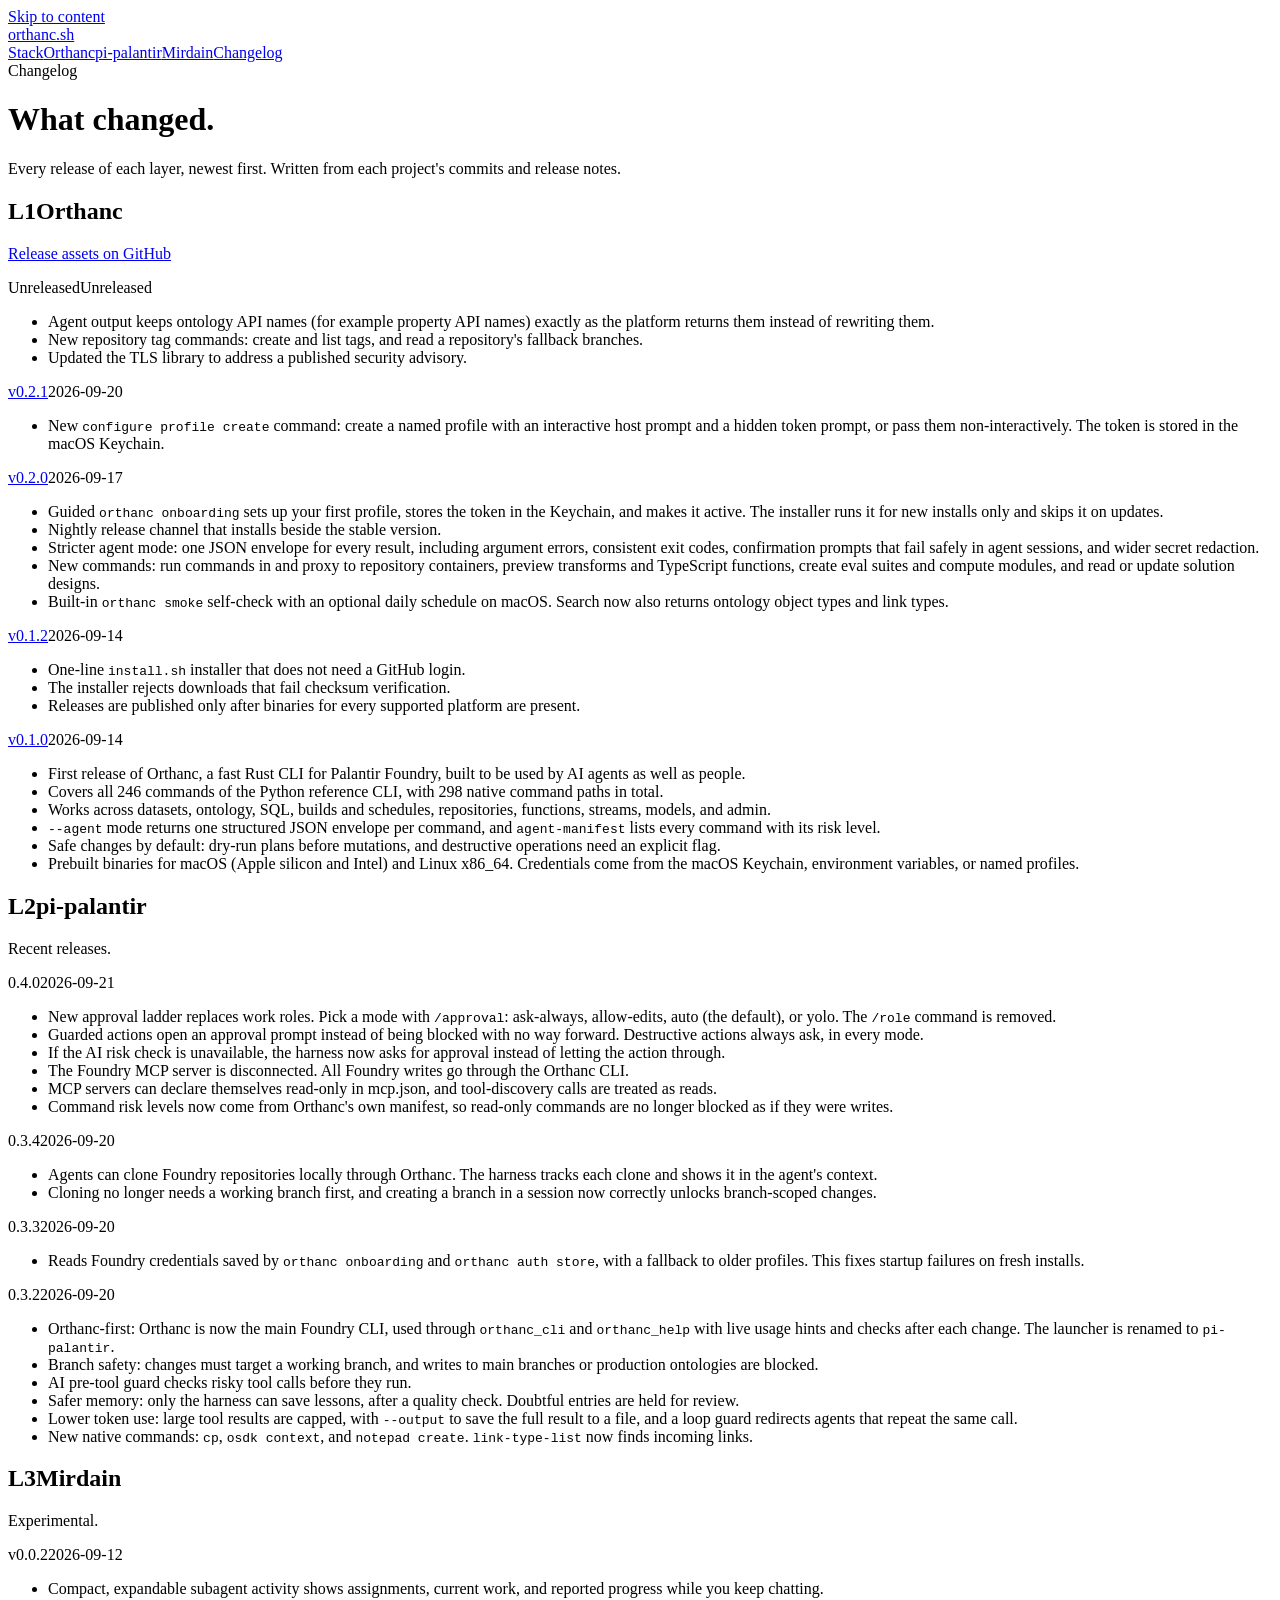
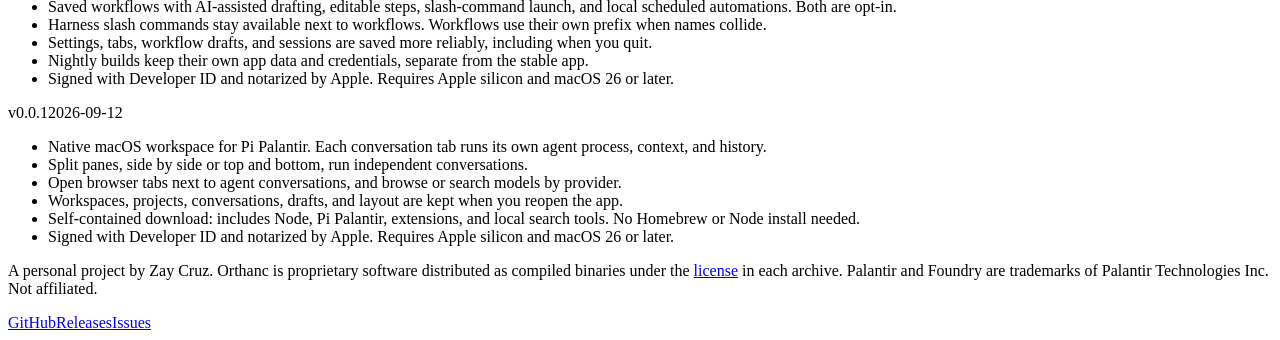
==== docs/changelog/index.html @ a39d5685 "Turn orthanc.sh into the home for the whole stack Adds pages for pi-palantir and Mirdain plus a comb" ====
<!doctype html>
<html lang="en">
<head>
  <meta charset="utf-8">
  <meta name="viewport" content="width=device-width, initial-scale=1">
  <title>Changelog · orthanc.sh</title>
  <meta name="description" content="Changelogs for Orthanc, pi-palantir, and Mirdain.">
  <meta property="og:title" content="Changelog · orthanc.sh">
  <meta property="og:description" content="Changelogs for Orthanc, pi-palantir, and Mirdain.">
  <meta property="og:url" content="https://orthanc.sh/changelog/">
  <meta property="og:image" content="https://orthanc.sh/assets/stack.png">
  <meta name="theme-color" content="#ffffff">
  <link rel="icon" href="/favicon.svg" type="image/svg+xml">
  <link rel="stylesheet" href="/style.css">
</head>
<body>
  <a class="skip" href="#main">Skip to content</a>
  <header class="masthead"><div class="wrap">
    <a class="brand" href="/">orthanc.sh</a>
    <nav class="nav" aria-label="Primary"><a href="/">Stack</a><a href="/orthanc/">Orthanc</a><a href="/pi-palantir/">pi-palantir</a><a href="/mirdain/">Mirdain</a><a href="/changelog/" aria-current="page">Changelog</a></nav>
  </div></header>
  <main id="main" class="wrap">

<div class="hero single">
  <div>
    <div class="label">Changelog</div>
    <h1>What changed.</h1>
    <p class="lede">Every release of each layer, newest first. Written from each project's commits and release notes.</p>
  </div>
</div>
<section id="orthanc">
  <div class="head"><h2><span class="idx">L1</span>Orthanc</h2><p><a href="https://github.com/zaycruz/orthanc/releases" rel="noopener">Release assets on GitHub</a></p></div>
  <div class="log"><article><header><span class="ver">Unreleased</span><span class="chip signal">Unreleased</span></header><ul><li>Agent output keeps ontology API names (for example property API names) exactly as the platform returns them instead of rewriting them.</li><li>New repository tag commands: create and list tags, and read a repository&#x27;s fallback branches.</li><li>Updated the TLS library to address a published security advisory.</li></ul></article><article><header><a href="https://github.com/zaycruz/orthanc/releases/tag/v0.2.1">v0.2.1</a><time datetime="2026-09-20">2026-09-20</time></header><ul><li>New <code>configure profile create</code> command: create a named profile with an interactive host prompt and a hidden token prompt, or pass them non-interactively. The token is stored in the macOS Keychain.</li></ul></article><article><header><a href="https://github.com/zaycruz/orthanc/releases/tag/v0.2.0">v0.2.0</a><time datetime="2026-09-17">2026-09-17</time></header><ul><li>Guided <code>orthanc onboarding</code> sets up your first profile, stores the token in the Keychain, and makes it active. The installer runs it for new installs only and skips it on updates.</li><li>Nightly release channel that installs beside the stable version.</li><li>Stricter agent mode: one JSON envelope for every result, including argument errors, consistent exit codes, confirmation prompts that fail safely in agent sessions, and wider secret redaction.</li><li>New commands: run commands in and proxy to repository containers, preview transforms and TypeScript functions, create eval suites and compute modules, and read or update solution designs.</li><li>Built-in <code>orthanc smoke</code> self-check with an optional daily schedule on macOS. Search now also returns ontology object types and link types.</li></ul></article><article><header><a href="https://github.com/zaycruz/orthanc/releases/tag/v0.1.2">v0.1.2</a><time datetime="2026-09-14">2026-09-14</time></header><ul><li>One-line <code>install.sh</code> installer that does not need a GitHub login.</li><li>The installer rejects downloads that fail checksum verification.</li><li>Releases are published only after binaries for every supported platform are present.</li></ul></article><article><header><a href="https://github.com/zaycruz/orthanc/releases/tag/v0.1.0">v0.1.0</a><time datetime="2026-09-14">2026-09-14</time></header><ul><li>First release of Orthanc, a fast Rust CLI for Palantir Foundry, built to be used by AI agents as well as people.</li><li>Covers all 246 commands of the Python reference CLI, with 298 native command paths in total.</li><li>Works across datasets, ontology, SQL, builds and schedules, repositories, functions, streams, models, and admin.</li><li><code>--agent</code> mode returns one structured JSON envelope per command, and <code>agent-manifest</code> lists every command with its risk level.</li><li>Safe changes by default: dry-run plans before mutations, and destructive operations need an explicit flag.</li><li>Prebuilt binaries for macOS (Apple silicon and Intel) and Linux x86_64. Credentials come from the macOS Keychain, environment variables, or named profiles.</li></ul></article></div>
</section>
<section id="pi-palantir">
  <div class="head"><h2><span class="idx">L2</span>pi-palantir</h2><p>Recent releases.</p></div>
  <div class="log"><article><header><span class="ver">0.4.0</span><time datetime="2026-09-21">2026-09-21</time></header><ul><li>New approval ladder replaces work roles. Pick a mode with <code>/approval</code>: ask-always, allow-edits, auto (the default), or yolo. The <code>/role</code> command is removed.</li><li>Guarded actions open an approval prompt instead of being blocked with no way forward. Destructive actions always ask, in every mode.</li><li>If the AI risk check is unavailable, the harness now asks for approval instead of letting the action through.</li><li>The Foundry MCP server is disconnected. All Foundry writes go through the Orthanc CLI.</li><li>MCP servers can declare themselves read-only in mcp.json, and tool-discovery calls are treated as reads.</li><li>Command risk levels now come from Orthanc&#x27;s own manifest, so read-only commands are no longer blocked as if they were writes.</li></ul></article><article><header><span class="ver">0.3.4</span><time datetime="2026-09-20">2026-09-20</time></header><ul><li>Agents can clone Foundry repositories locally through Orthanc. The harness tracks each clone and shows it in the agent&#x27;s context.</li><li>Cloning no longer needs a working branch first, and creating a branch in a session now correctly unlocks branch-scoped changes.</li></ul></article><article><header><span class="ver">0.3.3</span><time datetime="2026-09-20">2026-09-20</time></header><ul><li>Reads Foundry credentials saved by <code>orthanc onboarding</code> and <code>orthanc auth store</code>, with a fallback to older profiles. This fixes startup failures on fresh installs.</li></ul></article><article><header><span class="ver">0.3.2</span><time datetime="2026-09-20">2026-09-20</time></header><ul><li>Orthanc-first: Orthanc is now the main Foundry CLI, used through <code>orthanc_cli</code> and <code>orthanc_help</code> with live usage hints and checks after each change. The launcher is renamed to <code>pi-palantir</code>.</li><li>Branch safety: changes must target a working branch, and writes to main branches or production ontologies are blocked.</li><li>AI pre-tool guard checks risky tool calls before they run.</li><li>Safer memory: only the harness can save lessons, after a quality check. Doubtful entries are held for review.</li><li>Lower token use: large tool results are capped, with <code>--output</code> to save the full result to a file, and a loop guard redirects agents that repeat the same call.</li><li>New native commands: <code>cp</code>, <code>osdk context</code>, and <code>notepad create</code>. <code>link-type-list</code> now finds incoming links.</li></ul></article></div>
</section>
<section id="mirdain">
  <div class="head"><h2><span class="idx">L3</span>Mirdain</h2><p>Experimental.</p></div>
  <div class="log"><article><header><span class="ver">v0.0.2</span><time datetime="2026-09-12">2026-09-12</time></header><ul><li>Compact, expandable subagent activity shows assignments, current work, and reported progress while you keep chatting.</li><li>Saved workflows with AI-assisted drafting, editable steps, slash-command launch, and local scheduled automations. Both are opt-in.</li><li>Harness slash commands stay available next to workflows. Workflows use their own prefix when names collide.</li><li>Settings, tabs, workflow drafts, and sessions are saved more reliably, including when you quit.</li><li>Nightly builds keep their own app data and credentials, separate from the stable app.</li><li>Signed with Developer ID and notarized by Apple. Requires Apple silicon and macOS 26 or later.</li></ul></article><article><header><span class="ver">v0.0.1</span><time datetime="2026-09-12">2026-09-12</time></header><ul><li>Native macOS workspace for Pi Palantir. Each conversation tab runs its own agent process, context, and history.</li><li>Split panes, side by side or top and bottom, run independent conversations.</li><li>Open browser tabs next to agent conversations, and browse or search models by provider.</li><li>Workspaces, projects, conversations, drafts, and layout are kept when you reopen the app.</li><li>Self-contained download: includes Node, Pi Palantir, extensions, and local search tools. No Homebrew or Node install needed.</li><li>Signed with Developer ID and notarized by Apple. Requires Apple silicon and macOS 26 or later.</li></ul></article></div>
</section>

  </main>
  <footer><div class="wrap">
    <p>A personal project by Zay Cruz. Orthanc is proprietary software distributed as compiled binaries under the <a href="https://github.com/zaycruz/orthanc/blob/main/LICENSE" rel="noopener">license</a> in each archive. Palantir and Foundry are trademarks of Palantir Technologies Inc. Not affiliated.</p>
    <nav aria-label="Footer"><a href="https://github.com/zaycruz/orthanc" rel="noopener">GitHub</a><a href="https://github.com/zaycruz/orthanc/releases" rel="noopener">Releases</a><a href="https://github.com/zaycruz/orthanc/issues" rel="noopener">Issues</a></nav>
  </div></footer>
  <script src="/site.js" defer></script>
</body>
</html>
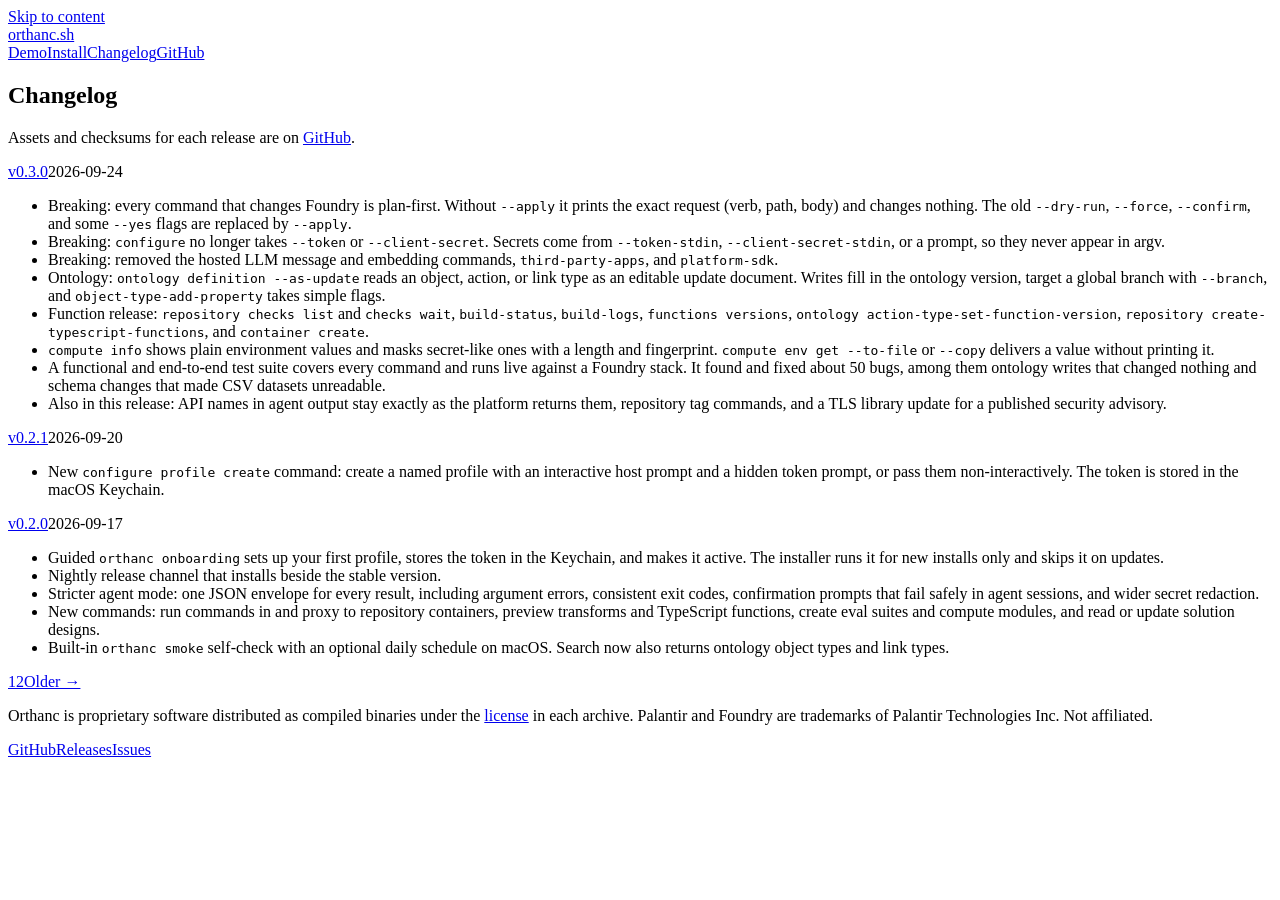
==== commit 96c04ac1: "orthanc.sh: changelog on its own paginated page; square demo stage The changelog moves from the land" ====
--- a/docs/changelog/index.html
+++ b/docs/changelog/index.html
@@ -3,12 +3,11 @@
 <head>
   <meta charset="utf-8">
   <meta name="viewport" content="width=device-width, initial-scale=1">
-  <title>Changelog · orthanc.sh</title>
-  <meta name="description" content="Changelogs for Orthanc, pi-palantir, and Mirdain.">
-  <meta property="og:title" content="Changelog · orthanc.sh">
-  <meta property="og:description" content="Changelogs for Orthanc, pi-palantir, and Mirdain.">
+  <title>Changelog · Orthanc</title>
+  <meta name="description" content="Release notes for Orthanc, the agent-native CLI for Palantir Foundry.">
+  <meta property="og:title" content="Changelog · Orthanc">
+  <meta property="og:description" content="Release notes for Orthanc, the agent-native CLI for Palantir Foundry.">
   <meta property="og:url" content="https://orthanc.sh/changelog/">
-  <meta property="og:image" content="https://orthanc.sh/assets/stack.png">
   <meta name="theme-color" content="#ffffff">
   <link rel="icon" href="/favicon.svg" type="image/svg+xml">
   <link rel="stylesheet" href="/style.css">
@@ -17,33 +16,19 @@
   <a class="skip" href="#main">Skip to content</a>
   <header class="masthead"><div class="wrap">
     <a class="brand" href="/">orthanc.sh</a>
-    <nav class="nav" aria-label="Primary"><a href="/">Stack</a><a href="/orthanc/">Orthanc</a><a href="/pi-palantir/">pi-palantir</a><a href="/mirdain/">Mirdain</a><a href="/changelog/" aria-current="page">Changelog</a></nav>
+    <nav class="nav" aria-label="Primary"><a href="/#demo">Demo</a><a href="/#install">Install</a><a href="/changelog/" aria-current="page">Changelog</a><a href="https://github.com/zaycruz/orthanc">GitHub</a></nav>
   </div></header>
   <main id="main" class="wrap">
 
-<div class="hero single">
-  <div>
-    <div class="label">Changelog</div>
-    <h1>What changed.</h1>
-    <p class="lede">Every release of each layer, newest first. Written from each project's commits and release notes.</p>
-  </div>
-</div>
-<section id="orthanc">
-  <div class="head"><h2><span class="idx">L1</span>Orthanc</h2><p><a href="https://github.com/zaycruz/orthanc/releases" rel="noopener">Release assets on GitHub</a></p></div>
-  <div class="log"><article><header><span class="ver">Unreleased</span><span class="chip signal">Unreleased</span></header><ul><li>Agent output keeps ontology API names (for example property API names) exactly as the platform returns them instead of rewriting them.</li><li>New repository tag commands: create and list tags, and read a repository&#x27;s fallback branches.</li><li>Updated the TLS library to address a published security advisory.</li></ul></article><article><header><a href="https://github.com/zaycruz/orthanc/releases/tag/v0.2.1">v0.2.1</a><time datetime="2026-09-20">2026-09-20</time></header><ul><li>New <code>configure profile create</code> command: create a named profile with an interactive host prompt and a hidden token prompt, or pass them non-interactively. The token is stored in the macOS Keychain.</li></ul></article><article><header><a href="https://github.com/zaycruz/orthanc/releases/tag/v0.2.0">v0.2.0</a><time datetime="2026-09-17">2026-09-17</time></header><ul><li>Guided <code>orthanc onboarding</code> sets up your first profile, stores the token in the Keychain, and makes it active. The installer runs it for new installs only and skips it on updates.</li><li>Nightly release channel that installs beside the stable version.</li><li>Stricter agent mode: one JSON envelope for every result, including argument errors, consistent exit codes, confirmation prompts that fail safely in agent sessions, and wider secret redaction.</li><li>New commands: run commands in and proxy to repository containers, preview transforms and TypeScript functions, create eval suites and compute modules, and read or update solution designs.</li><li>Built-in <code>orthanc smoke</code> self-check with an optional daily schedule on macOS. Search now also returns ontology object types and link types.</li></ul></article><article><header><a href="https://github.com/zaycruz/orthanc/releases/tag/v0.1.2">v0.1.2</a><time datetime="2026-09-14">2026-09-14</time></header><ul><li>One-line <code>install.sh</code> installer that does not need a GitHub login.</li><li>The installer rejects downloads that fail checksum verification.</li><li>Releases are published only after binaries for every supported platform are present.</li></ul></article><article><header><a href="https://github.com/zaycruz/orthanc/releases/tag/v0.1.0">v0.1.0</a><time datetime="2026-09-14">2026-09-14</time></header><ul><li>First release of Orthanc, a fast Rust CLI for Palantir Foundry, built to be used by AI agents as well as people.</li><li>Covers all 246 commands of the Python reference CLI, with 298 native command paths in total.</li><li>Works across datasets, ontology, SQL, builds and schedules, repositories, functions, streams, models, and admin.</li><li><code>--agent</code> mode returns one structured JSON envelope per command, and <code>agent-manifest</code> lists every command with its risk level.</li><li>Safe changes by default: dry-run plans before mutations, and destructive operations need an explicit flag.</li><li>Prebuilt binaries for macOS (Apple silicon and Intel) and Linux x86_64. Credentials come from the macOS Keychain, environment variables, or named profiles.</li></ul></article></div>
-</section>
-<section id="pi-palantir">
-  <div class="head"><h2><span class="idx">L2</span>pi-palantir</h2><p>Recent releases.</p></div>
-  <div class="log"><article><header><span class="ver">0.4.0</span><time datetime="2026-09-21">2026-09-21</time></header><ul><li>New approval ladder replaces work roles. Pick a mode with <code>/approval</code>: ask-always, allow-edits, auto (the default), or yolo. The <code>/role</code> command is removed.</li><li>Guarded actions open an approval prompt instead of being blocked with no way forward. Destructive actions always ask, in every mode.</li><li>If the AI risk check is unavailable, the harness now asks for approval instead of letting the action through.</li><li>The Foundry MCP server is disconnected. All Foundry writes go through the Orthanc CLI.</li><li>MCP servers can declare themselves read-only in mcp.json, and tool-discovery calls are treated as reads.</li><li>Command risk levels now come from Orthanc&#x27;s own manifest, so read-only commands are no longer blocked as if they were writes.</li></ul></article><article><header><span class="ver">0.3.4</span><time datetime="2026-09-20">2026-09-20</time></header><ul><li>Agents can clone Foundry repositories locally through Orthanc. The harness tracks each clone and shows it in the agent&#x27;s context.</li><li>Cloning no longer needs a working branch first, and creating a branch in a session now correctly unlocks branch-scoped changes.</li></ul></article><article><header><span class="ver">0.3.3</span><time datetime="2026-09-20">2026-09-20</time></header><ul><li>Reads Foundry credentials saved by <code>orthanc onboarding</code> and <code>orthanc auth store</code>, with a fallback to older profiles. This fixes startup failures on fresh installs.</li></ul></article><article><header><span class="ver">0.3.2</span><time datetime="2026-09-20">2026-09-20</time></header><ul><li>Orthanc-first: Orthanc is now the main Foundry CLI, used through <code>orthanc_cli</code> and <code>orthanc_help</code> with live usage hints and checks after each change. The launcher is renamed to <code>pi-palantir</code>.</li><li>Branch safety: changes must target a working branch, and writes to main branches or production ontologies are blocked.</li><li>AI pre-tool guard checks risky tool calls before they run.</li><li>Safer memory: only the harness can save lessons, after a quality check. Doubtful entries are held for review.</li><li>Lower token use: large tool results are capped, with <code>--output</code> to save the full result to a file, and a loop guard redirects agents that repeat the same call.</li><li>New native commands: <code>cp</code>, <code>osdk context</code>, and <code>notepad create</code>. <code>link-type-list</code> now finds incoming links.</li></ul></article></div>
-</section>
-<section id="mirdain">
-  <div class="head"><h2><span class="idx">L3</span>Mirdain</h2><p>Experimental.</p></div>
-  <div class="log"><article><header><span class="ver">v0.0.2</span><time datetime="2026-09-12">2026-09-12</time></header><ul><li>Compact, expandable subagent activity shows assignments, current work, and reported progress while you keep chatting.</li><li>Saved workflows with AI-assisted drafting, editable steps, slash-command launch, and local scheduled automations. Both are opt-in.</li><li>Harness slash commands stay available next to workflows. Workflows use their own prefix when names collide.</li><li>Settings, tabs, workflow drafts, and sessions are saved more reliably, including when you quit.</li><li>Nightly builds keep their own app data and credentials, separate from the stable app.</li><li>Signed with Developer ID and notarized by Apple. Requires Apple silicon and macOS 26 or later.</li></ul></article><article><header><span class="ver">v0.0.1</span><time datetime="2026-09-12">2026-09-12</time></header><ul><li>Native macOS workspace for Pi Palantir. Each conversation tab runs its own agent process, context, and history.</li><li>Split panes, side by side or top and bottom, run independent conversations.</li><li>Open browser tabs next to agent conversations, and browse or search models by provider.</li><li>Workspaces, projects, conversations, drafts, and layout are kept when you reopen the app.</li><li>Self-contained download: includes Node, Pi Palantir, extensions, and local search tools. No Homebrew or Node install needed.</li><li>Signed with Developer ID and notarized by Apple. Requires Apple silicon and macOS 26 or later.</li></ul></article></div>
+<section id="changelog" class="changelog-page">
+  <div class="head"><h1>Changelog</h1><p>Assets and checksums for each release are on <a href="https://github.com/zaycruz/orthanc/releases" rel="noopener">GitHub</a>.</p></div>
+  <div class="log"><article><header><a href="https://github.com/zaycruz/orthanc/releases/tag/v0.3.0">v0.3.0</a><time datetime="2026-09-24">2026-09-24</time></header><ul><li>Breaking: every command that changes Foundry is plan-first. Without <code>--apply</code> it prints the exact request (verb, path, body) and changes nothing. The old <code>--dry-run</code>, <code>--force</code>, <code>--confirm</code>, and some <code>--yes</code> flags are replaced by <code>--apply</code>.</li><li>Breaking: <code>configure</code> no longer takes <code>--token</code> or <code>--client-secret</code>. Secrets come from <code>--token-stdin</code>, <code>--client-secret-stdin</code>, or a prompt, so they never appear in argv.</li><li>Breaking: removed the hosted LLM message and embedding commands, <code>third-party-apps</code>, and <code>platform-sdk</code>.</li><li>Ontology: <code>ontology definition --as-update</code> reads an object, action, or link type as an editable update document. Writes fill in the ontology version, target a global branch with <code>--branch</code>, and <code>object-type-add-property</code> takes simple flags.</li><li>Function release: <code>repository checks list</code> and <code>checks wait</code>, <code>build-status</code>, <code>build-logs</code>, <code>functions versions</code>, <code>ontology action-type-set-function-version</code>, <code>repository create-typescript-functions</code>, and <code>container create</code>.</li><li><code>compute info</code> shows plain environment values and masks secret-like ones with a length and fingerprint. <code>compute env get --to-file</code> or <code>--copy</code> delivers a value without printing it.</li><li>A functional and end-to-end test suite covers every command and runs live against a Foundry stack. It found and fixed about 50 bugs, among them ontology writes that changed nothing and schema changes that made CSV datasets unreadable.</li><li>Also in this release: API names in agent output stay exactly as the platform returns them, repository tag commands, and a TLS library update for a published security advisory.</li></ul></article><article><header><a href="https://github.com/zaycruz/orthanc/releases/tag/v0.2.1">v0.2.1</a><time datetime="2026-09-20">2026-09-20</time></header><ul><li>New <code>configure profile create</code> command: create a named profile with an interactive host prompt and a hidden token prompt, or pass them non-interactively. The token is stored in the macOS Keychain.</li></ul></article><article><header><a href="https://github.com/zaycruz/orthanc/releases/tag/v0.2.0">v0.2.0</a><time datetime="2026-09-17">2026-09-17</time></header><ul><li>Guided <code>orthanc onboarding</code> sets up your first profile, stores the token in the Keychain, and makes it active. The installer runs it for new installs only and skips it on updates.</li><li>Nightly release channel that installs beside the stable version.</li><li>Stricter agent mode: one JSON envelope for every result, including argument errors, consistent exit codes, confirmation prompts that fail safely in agent sessions, and wider secret redaction.</li><li>New commands: run commands in and proxy to repository containers, preview transforms and TypeScript functions, create eval suites and compute modules, and read or update solution designs.</li><li>Built-in <code>orthanc smoke</code> self-check with an optional daily schedule on macOS. Search now also returns ontology object types and link types.</li></ul></article></div>
+  <nav class="pager" aria-label="Changelog pages"><span class="step" aria-hidden="true"></span><span class="pages"><a href="/changelog/" aria-current="page">1</a><a href="/changelog/page/2/">2</a></span><a class="step" href="/changelog/page/2/" rel="next">Older →</a></nav>
 </section>
 
   </main>
   <footer><div class="wrap">
-    <p>A personal project by Zay Cruz. Orthanc is proprietary software distributed as compiled binaries under the <a href="https://github.com/zaycruz/orthanc/blob/main/LICENSE" rel="noopener">license</a> in each archive. Palantir and Foundry are trademarks of Palantir Technologies Inc. Not affiliated.</p>
+    <p>Orthanc is proprietary software distributed as compiled binaries under the <a href="https://github.com/zaycruz/orthanc/blob/main/LICENSE" rel="noopener">license</a> in each archive. Palantir and Foundry are trademarks of Palantir Technologies Inc. Not affiliated.</p>
     <nav aria-label="Footer"><a href="https://github.com/zaycruz/orthanc" rel="noopener">GitHub</a><a href="https://github.com/zaycruz/orthanc/releases" rel="noopener">Releases</a><a href="https://github.com/zaycruz/orthanc/issues" rel="noopener">Issues</a></nav>
   </div></footer>
   <script src="/site.js" defer></script>
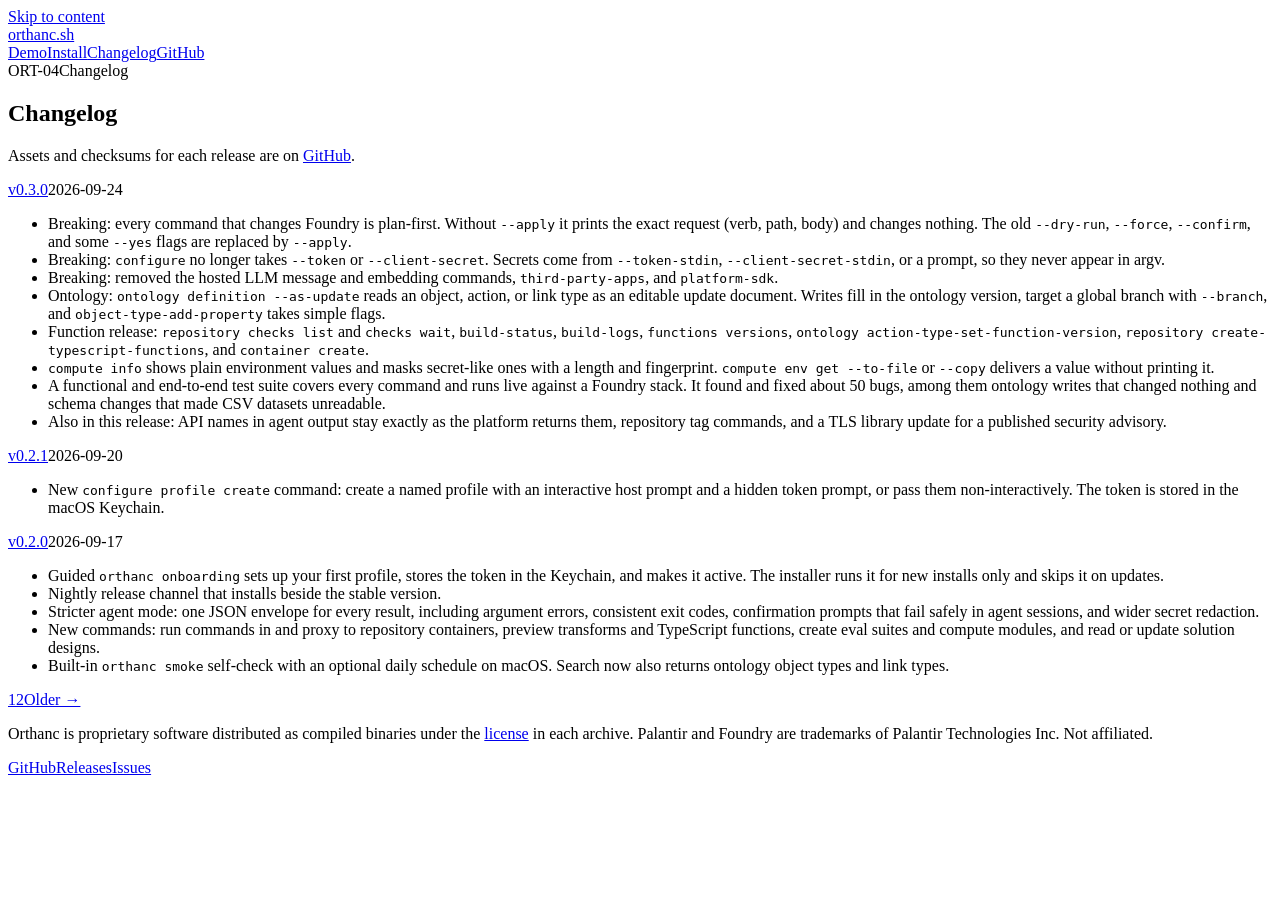
==== commit c7639bc1: "orthanc.sh: one page column, spec sheet in the hero, ORT section labels Every section now shares one" ====
--- a/docs/changelog/index.html
+++ b/docs/changelog/index.html
@@ -21,6 +21,7 @@
   <main id="main" class="wrap">
 
 <section id="changelog" class="changelog-page">
+  <div class="part"><span>ORT-04</span>Changelog</div>
   <div class="head"><h1>Changelog</h1><p>Assets and checksums for each release are on <a href="https://github.com/zaycruz/orthanc/releases" rel="noopener">GitHub</a>.</p></div>
   <div class="log"><article><header><a href="https://github.com/zaycruz/orthanc/releases/tag/v0.3.0">v0.3.0</a><time datetime="2026-09-24">2026-09-24</time></header><ul><li>Breaking: every command that changes Foundry is plan-first. Without <code>--apply</code> it prints the exact request (verb, path, body) and changes nothing. The old <code>--dry-run</code>, <code>--force</code>, <code>--confirm</code>, and some <code>--yes</code> flags are replaced by <code>--apply</code>.</li><li>Breaking: <code>configure</code> no longer takes <code>--token</code> or <code>--client-secret</code>. Secrets come from <code>--token-stdin</code>, <code>--client-secret-stdin</code>, or a prompt, so they never appear in argv.</li><li>Breaking: removed the hosted LLM message and embedding commands, <code>third-party-apps</code>, and <code>platform-sdk</code>.</li><li>Ontology: <code>ontology definition --as-update</code> reads an object, action, or link type as an editable update document. Writes fill in the ontology version, target a global branch with <code>--branch</code>, and <code>object-type-add-property</code> takes simple flags.</li><li>Function release: <code>repository checks list</code> and <code>checks wait</code>, <code>build-status</code>, <code>build-logs</code>, <code>functions versions</code>, <code>ontology action-type-set-function-version</code>, <code>repository create-typescript-functions</code>, and <code>container create</code>.</li><li><code>compute info</code> shows plain environment values and masks secret-like ones with a length and fingerprint. <code>compute env get --to-file</code> or <code>--copy</code> delivers a value without printing it.</li><li>A functional and end-to-end test suite covers every command and runs live against a Foundry stack. It found and fixed about 50 bugs, among them ontology writes that changed nothing and schema changes that made CSV datasets unreadable.</li><li>Also in this release: API names in agent output stay exactly as the platform returns them, repository tag commands, and a TLS library update for a published security advisory.</li></ul></article><article><header><a href="https://github.com/zaycruz/orthanc/releases/tag/v0.2.1">v0.2.1</a><time datetime="2026-09-20">2026-09-20</time></header><ul><li>New <code>configure profile create</code> command: create a named profile with an interactive host prompt and a hidden token prompt, or pass them non-interactively. The token is stored in the macOS Keychain.</li></ul></article><article><header><a href="https://github.com/zaycruz/orthanc/releases/tag/v0.2.0">v0.2.0</a><time datetime="2026-09-17">2026-09-17</time></header><ul><li>Guided <code>orthanc onboarding</code> sets up your first profile, stores the token in the Keychain, and makes it active. The installer runs it for new installs only and skips it on updates.</li><li>Nightly release channel that installs beside the stable version.</li><li>Stricter agent mode: one JSON envelope for every result, including argument errors, consistent exit codes, confirmation prompts that fail safely in agent sessions, and wider secret redaction.</li><li>New commands: run commands in and proxy to repository containers, preview transforms and TypeScript functions, create eval suites and compute modules, and read or update solution designs.</li><li>Built-in <code>orthanc smoke</code> self-check with an optional daily schedule on macOS. Search now also returns ontology object types and link types.</li></ul></article></div>
   <nav class="pager" aria-label="Changelog pages"><span class="step" aria-hidden="true"></span><span class="pages"><a href="/changelog/" aria-current="page">1</a><a href="/changelog/page/2/">2</a></span><a class="step" href="/changelog/page/2/" rel="next">Older →</a></nav>
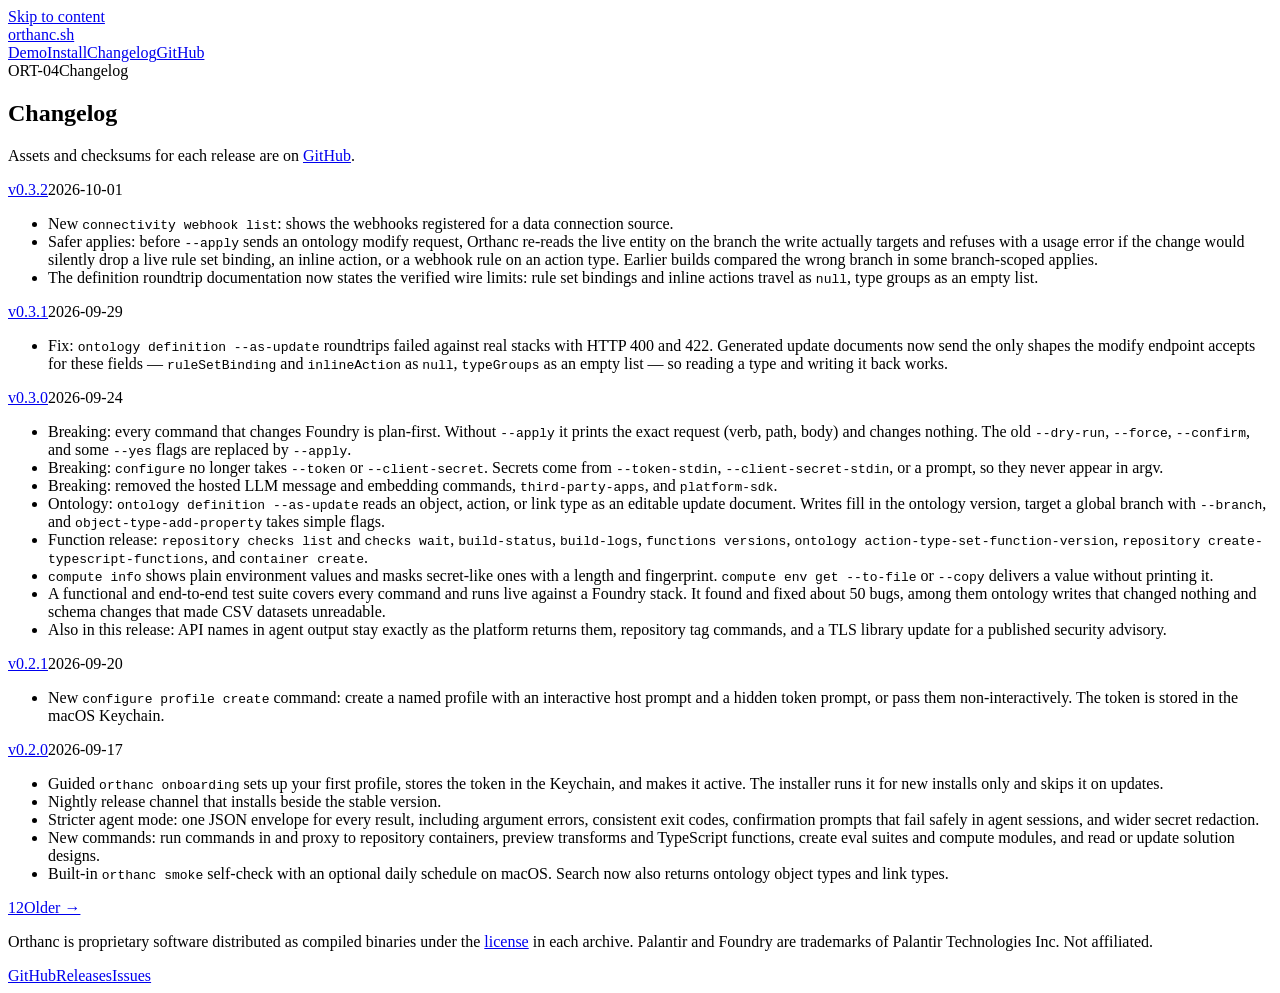
==== commit 44a6331b: "Site: v0.3.2 stable badge, pinned-install example, changelog for v0.3.1 and v0.3.2" ====
--- a/docs/changelog/index.html
+++ b/docs/changelog/index.html
@@ -23,7 +23,7 @@
 <section id="changelog" class="changelog-page">
   <div class="part"><span>ORT-04</span>Changelog</div>
   <div class="head"><h1>Changelog</h1><p>Assets and checksums for each release are on <a href="https://github.com/zaycruz/orthanc/releases" rel="noopener">GitHub</a>.</p></div>
-  <div class="log"><article><header><a href="https://github.com/zaycruz/orthanc/releases/tag/v0.3.0">v0.3.0</a><time datetime="2026-09-24">2026-09-24</time></header><ul><li>Breaking: every command that changes Foundry is plan-first. Without <code>--apply</code> it prints the exact request (verb, path, body) and changes nothing. The old <code>--dry-run</code>, <code>--force</code>, <code>--confirm</code>, and some <code>--yes</code> flags are replaced by <code>--apply</code>.</li><li>Breaking: <code>configure</code> no longer takes <code>--token</code> or <code>--client-secret</code>. Secrets come from <code>--token-stdin</code>, <code>--client-secret-stdin</code>, or a prompt, so they never appear in argv.</li><li>Breaking: removed the hosted LLM message and embedding commands, <code>third-party-apps</code>, and <code>platform-sdk</code>.</li><li>Ontology: <code>ontology definition --as-update</code> reads an object, action, or link type as an editable update document. Writes fill in the ontology version, target a global branch with <code>--branch</code>, and <code>object-type-add-property</code> takes simple flags.</li><li>Function release: <code>repository checks list</code> and <code>checks wait</code>, <code>build-status</code>, <code>build-logs</code>, <code>functions versions</code>, <code>ontology action-type-set-function-version</code>, <code>repository create-typescript-functions</code>, and <code>container create</code>.</li><li><code>compute info</code> shows plain environment values and masks secret-like ones with a length and fingerprint. <code>compute env get --to-file</code> or <code>--copy</code> delivers a value without printing it.</li><li>A functional and end-to-end test suite covers every command and runs live against a Foundry stack. It found and fixed about 50 bugs, among them ontology writes that changed nothing and schema changes that made CSV datasets unreadable.</li><li>Also in this release: API names in agent output stay exactly as the platform returns them, repository tag commands, and a TLS library update for a published security advisory.</li></ul></article><article><header><a href="https://github.com/zaycruz/orthanc/releases/tag/v0.2.1">v0.2.1</a><time datetime="2026-09-20">2026-09-20</time></header><ul><li>New <code>configure profile create</code> command: create a named profile with an interactive host prompt and a hidden token prompt, or pass them non-interactively. The token is stored in the macOS Keychain.</li></ul></article><article><header><a href="https://github.com/zaycruz/orthanc/releases/tag/v0.2.0">v0.2.0</a><time datetime="2026-09-17">2026-09-17</time></header><ul><li>Guided <code>orthanc onboarding</code> sets up your first profile, stores the token in the Keychain, and makes it active. The installer runs it for new installs only and skips it on updates.</li><li>Nightly release channel that installs beside the stable version.</li><li>Stricter agent mode: one JSON envelope for every result, including argument errors, consistent exit codes, confirmation prompts that fail safely in agent sessions, and wider secret redaction.</li><li>New commands: run commands in and proxy to repository containers, preview transforms and TypeScript functions, create eval suites and compute modules, and read or update solution designs.</li><li>Built-in <code>orthanc smoke</code> self-check with an optional daily schedule on macOS. Search now also returns ontology object types and link types.</li></ul></article></div>
+  <div class="log"><article><header><a href="https://github.com/zaycruz/orthanc/releases/tag/v0.3.2">v0.3.2</a><time datetime="2026-10-01">2026-10-01</time></header><ul><li>New <code>connectivity webhook list</code>: shows the webhooks registered for a data connection source.</li><li>Safer applies: before <code>--apply</code> sends an ontology modify request, Orthanc re-reads the live entity on the branch the write actually targets and refuses with a usage error if the change would silently drop a live rule set binding, an inline action, or a webhook rule on an action type. Earlier builds compared the wrong branch in some branch-scoped applies.</li><li>The definition roundtrip documentation now states the verified wire limits: rule set bindings and inline actions travel as <code>null</code>, type groups as an empty list.</li></ul></article><article><header><a href="https://github.com/zaycruz/orthanc/releases/tag/v0.3.1">v0.3.1</a><time datetime="2026-09-29">2026-09-29</time></header><ul><li>Fix: <code>ontology definition --as-update</code> roundtrips failed against real stacks with HTTP 400 and 422. Generated update documents now send the only shapes the modify endpoint accepts for these fields — <code>ruleSetBinding</code> and <code>inlineAction</code> as <code>null</code>, <code>typeGroups</code> as an empty list — so reading a type and writing it back works.</li></ul></article><article><header><a href="https://github.com/zaycruz/orthanc/releases/tag/v0.3.0">v0.3.0</a><time datetime="2026-09-24">2026-09-24</time></header><ul><li>Breaking: every command that changes Foundry is plan-first. Without <code>--apply</code> it prints the exact request (verb, path, body) and changes nothing. The old <code>--dry-run</code>, <code>--force</code>, <code>--confirm</code>, and some <code>--yes</code> flags are replaced by <code>--apply</code>.</li><li>Breaking: <code>configure</code> no longer takes <code>--token</code> or <code>--client-secret</code>. Secrets come from <code>--token-stdin</code>, <code>--client-secret-stdin</code>, or a prompt, so they never appear in argv.</li><li>Breaking: removed the hosted LLM message and embedding commands, <code>third-party-apps</code>, and <code>platform-sdk</code>.</li><li>Ontology: <code>ontology definition --as-update</code> reads an object, action, or link type as an editable update document. Writes fill in the ontology version, target a global branch with <code>--branch</code>, and <code>object-type-add-property</code> takes simple flags.</li><li>Function release: <code>repository checks list</code> and <code>checks wait</code>, <code>build-status</code>, <code>build-logs</code>, <code>functions versions</code>, <code>ontology action-type-set-function-version</code>, <code>repository create-typescript-functions</code>, and <code>container create</code>.</li><li><code>compute info</code> shows plain environment values and masks secret-like ones with a length and fingerprint. <code>compute env get --to-file</code> or <code>--copy</code> delivers a value without printing it.</li><li>A functional and end-to-end test suite covers every command and runs live against a Foundry stack. It found and fixed about 50 bugs, among them ontology writes that changed nothing and schema changes that made CSV datasets unreadable.</li><li>Also in this release: API names in agent output stay exactly as the platform returns them, repository tag commands, and a TLS library update for a published security advisory.</li></ul></article><article><header><a href="https://github.com/zaycruz/orthanc/releases/tag/v0.2.1">v0.2.1</a><time datetime="2026-09-20">2026-09-20</time></header><ul><li>New <code>configure profile create</code> command: create a named profile with an interactive host prompt and a hidden token prompt, or pass them non-interactively. The token is stored in the macOS Keychain.</li></ul></article><article><header><a href="https://github.com/zaycruz/orthanc/releases/tag/v0.2.0">v0.2.0</a><time datetime="2026-09-17">2026-09-17</time></header><ul><li>Guided <code>orthanc onboarding</code> sets up your first profile, stores the token in the Keychain, and makes it active. The installer runs it for new installs only and skips it on updates.</li><li>Nightly release channel that installs beside the stable version.</li><li>Stricter agent mode: one JSON envelope for every result, including argument errors, consistent exit codes, confirmation prompts that fail safely in agent sessions, and wider secret redaction.</li><li>New commands: run commands in and proxy to repository containers, preview transforms and TypeScript functions, create eval suites and compute modules, and read or update solution designs.</li><li>Built-in <code>orthanc smoke</code> self-check with an optional daily schedule on macOS. Search now also returns ontology object types and link types.</li></ul></article></div>
   <nav class="pager" aria-label="Changelog pages"><span class="step" aria-hidden="true"></span><span class="pages"><a href="/changelog/" aria-current="page">1</a><a href="/changelog/page/2/">2</a></span><a class="step" href="/changelog/page/2/" rel="next">Older →</a></nav>
 </section>
 
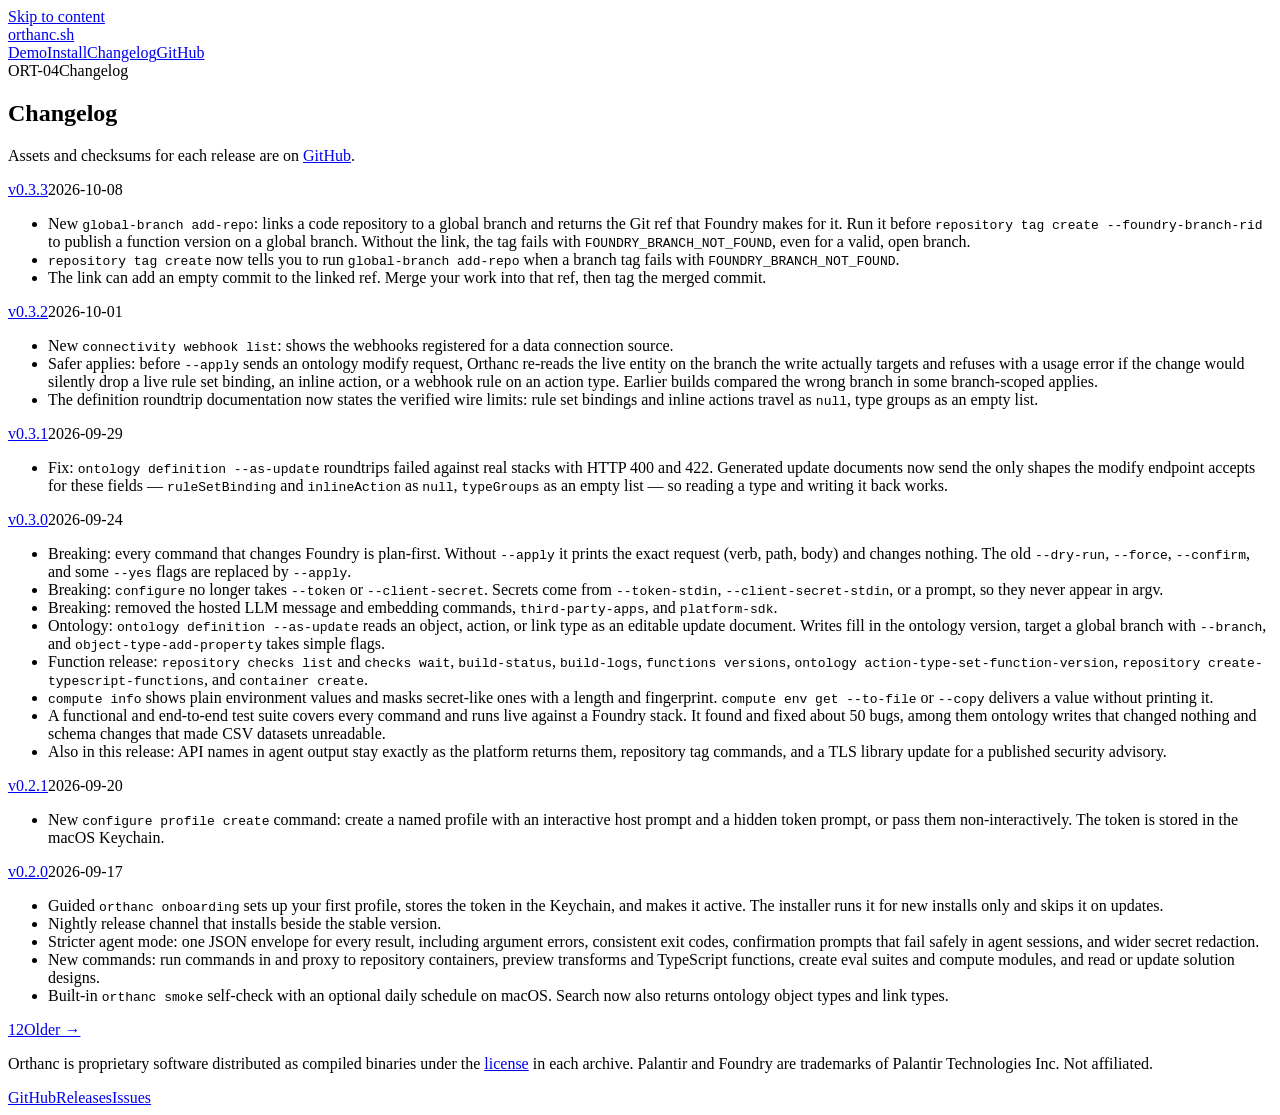
==== commit 7f9ed084: "Site: v0.3.3 stable badge, pinned-install example, changelog for v0.3.3 Co-Authored-By: Claude Opus " ====
--- a/docs/changelog/index.html
+++ b/docs/changelog/index.html
@@ -23,7 +23,7 @@
 <section id="changelog" class="changelog-page">
   <div class="part"><span>ORT-04</span>Changelog</div>
   <div class="head"><h1>Changelog</h1><p>Assets and checksums for each release are on <a href="https://github.com/zaycruz/orthanc/releases" rel="noopener">GitHub</a>.</p></div>
-  <div class="log"><article><header><a href="https://github.com/zaycruz/orthanc/releases/tag/v0.3.2">v0.3.2</a><time datetime="2026-10-01">2026-10-01</time></header><ul><li>New <code>connectivity webhook list</code>: shows the webhooks registered for a data connection source.</li><li>Safer applies: before <code>--apply</code> sends an ontology modify request, Orthanc re-reads the live entity on the branch the write actually targets and refuses with a usage error if the change would silently drop a live rule set binding, an inline action, or a webhook rule on an action type. Earlier builds compared the wrong branch in some branch-scoped applies.</li><li>The definition roundtrip documentation now states the verified wire limits: rule set bindings and inline actions travel as <code>null</code>, type groups as an empty list.</li></ul></article><article><header><a href="https://github.com/zaycruz/orthanc/releases/tag/v0.3.1">v0.3.1</a><time datetime="2026-09-29">2026-09-29</time></header><ul><li>Fix: <code>ontology definition --as-update</code> roundtrips failed against real stacks with HTTP 400 and 422. Generated update documents now send the only shapes the modify endpoint accepts for these fields — <code>ruleSetBinding</code> and <code>inlineAction</code> as <code>null</code>, <code>typeGroups</code> as an empty list — so reading a type and writing it back works.</li></ul></article><article><header><a href="https://github.com/zaycruz/orthanc/releases/tag/v0.3.0">v0.3.0</a><time datetime="2026-09-24">2026-09-24</time></header><ul><li>Breaking: every command that changes Foundry is plan-first. Without <code>--apply</code> it prints the exact request (verb, path, body) and changes nothing. The old <code>--dry-run</code>, <code>--force</code>, <code>--confirm</code>, and some <code>--yes</code> flags are replaced by <code>--apply</code>.</li><li>Breaking: <code>configure</code> no longer takes <code>--token</code> or <code>--client-secret</code>. Secrets come from <code>--token-stdin</code>, <code>--client-secret-stdin</code>, or a prompt, so they never appear in argv.</li><li>Breaking: removed the hosted LLM message and embedding commands, <code>third-party-apps</code>, and <code>platform-sdk</code>.</li><li>Ontology: <code>ontology definition --as-update</code> reads an object, action, or link type as an editable update document. Writes fill in the ontology version, target a global branch with <code>--branch</code>, and <code>object-type-add-property</code> takes simple flags.</li><li>Function release: <code>repository checks list</code> and <code>checks wait</code>, <code>build-status</code>, <code>build-logs</code>, <code>functions versions</code>, <code>ontology action-type-set-function-version</code>, <code>repository create-typescript-functions</code>, and <code>container create</code>.</li><li><code>compute info</code> shows plain environment values and masks secret-like ones with a length and fingerprint. <code>compute env get --to-file</code> or <code>--copy</code> delivers a value without printing it.</li><li>A functional and end-to-end test suite covers every command and runs live against a Foundry stack. It found and fixed about 50 bugs, among them ontology writes that changed nothing and schema changes that made CSV datasets unreadable.</li><li>Also in this release: API names in agent output stay exactly as the platform returns them, repository tag commands, and a TLS library update for a published security advisory.</li></ul></article><article><header><a href="https://github.com/zaycruz/orthanc/releases/tag/v0.2.1">v0.2.1</a><time datetime="2026-09-20">2026-09-20</time></header><ul><li>New <code>configure profile create</code> command: create a named profile with an interactive host prompt and a hidden token prompt, or pass them non-interactively. The token is stored in the macOS Keychain.</li></ul></article><article><header><a href="https://github.com/zaycruz/orthanc/releases/tag/v0.2.0">v0.2.0</a><time datetime="2026-09-17">2026-09-17</time></header><ul><li>Guided <code>orthanc onboarding</code> sets up your first profile, stores the token in the Keychain, and makes it active. The installer runs it for new installs only and skips it on updates.</li><li>Nightly release channel that installs beside the stable version.</li><li>Stricter agent mode: one JSON envelope for every result, including argument errors, consistent exit codes, confirmation prompts that fail safely in agent sessions, and wider secret redaction.</li><li>New commands: run commands in and proxy to repository containers, preview transforms and TypeScript functions, create eval suites and compute modules, and read or update solution designs.</li><li>Built-in <code>orthanc smoke</code> self-check with an optional daily schedule on macOS. Search now also returns ontology object types and link types.</li></ul></article></div>
+  <div class="log"><article><header><a href="https://github.com/zaycruz/orthanc/releases/tag/v0.3.3">v0.3.3</a><time datetime="2026-10-08">2026-10-08</time></header><ul><li>New <code>global-branch add-repo</code>: links a code repository to a global branch and returns the Git ref that Foundry makes for it. Run it before <code>repository tag create --foundry-branch-rid</code> to publish a function version on a global branch. Without the link, the tag fails with <code>FOUNDRY_BRANCH_NOT_FOUND</code>, even for a valid, open branch.</li><li><code>repository tag create</code> now tells you to run <code>global-branch add-repo</code> when a branch tag fails with <code>FOUNDRY_BRANCH_NOT_FOUND</code>.</li><li>The link can add an empty commit to the linked ref. Merge your work into that ref, then tag the merged commit.</li></ul></article><article><header><a href="https://github.com/zaycruz/orthanc/releases/tag/v0.3.2">v0.3.2</a><time datetime="2026-10-01">2026-10-01</time></header><ul><li>New <code>connectivity webhook list</code>: shows the webhooks registered for a data connection source.</li><li>Safer applies: before <code>--apply</code> sends an ontology modify request, Orthanc re-reads the live entity on the branch the write actually targets and refuses with a usage error if the change would silently drop a live rule set binding, an inline action, or a webhook rule on an action type. Earlier builds compared the wrong branch in some branch-scoped applies.</li><li>The definition roundtrip documentation now states the verified wire limits: rule set bindings and inline actions travel as <code>null</code>, type groups as an empty list.</li></ul></article><article><header><a href="https://github.com/zaycruz/orthanc/releases/tag/v0.3.1">v0.3.1</a><time datetime="2026-09-29">2026-09-29</time></header><ul><li>Fix: <code>ontology definition --as-update</code> roundtrips failed against real stacks with HTTP 400 and 422. Generated update documents now send the only shapes the modify endpoint accepts for these fields — <code>ruleSetBinding</code> and <code>inlineAction</code> as <code>null</code>, <code>typeGroups</code> as an empty list — so reading a type and writing it back works.</li></ul></article><article><header><a href="https://github.com/zaycruz/orthanc/releases/tag/v0.3.0">v0.3.0</a><time datetime="2026-09-24">2026-09-24</time></header><ul><li>Breaking: every command that changes Foundry is plan-first. Without <code>--apply</code> it prints the exact request (verb, path, body) and changes nothing. The old <code>--dry-run</code>, <code>--force</code>, <code>--confirm</code>, and some <code>--yes</code> flags are replaced by <code>--apply</code>.</li><li>Breaking: <code>configure</code> no longer takes <code>--token</code> or <code>--client-secret</code>. Secrets come from <code>--token-stdin</code>, <code>--client-secret-stdin</code>, or a prompt, so they never appear in argv.</li><li>Breaking: removed the hosted LLM message and embedding commands, <code>third-party-apps</code>, and <code>platform-sdk</code>.</li><li>Ontology: <code>ontology definition --as-update</code> reads an object, action, or link type as an editable update document. Writes fill in the ontology version, target a global branch with <code>--branch</code>, and <code>object-type-add-property</code> takes simple flags.</li><li>Function release: <code>repository checks list</code> and <code>checks wait</code>, <code>build-status</code>, <code>build-logs</code>, <code>functions versions</code>, <code>ontology action-type-set-function-version</code>, <code>repository create-typescript-functions</code>, and <code>container create</code>.</li><li><code>compute info</code> shows plain environment values and masks secret-like ones with a length and fingerprint. <code>compute env get --to-file</code> or <code>--copy</code> delivers a value without printing it.</li><li>A functional and end-to-end test suite covers every command and runs live against a Foundry stack. It found and fixed about 50 bugs, among them ontology writes that changed nothing and schema changes that made CSV datasets unreadable.</li><li>Also in this release: API names in agent output stay exactly as the platform returns them, repository tag commands, and a TLS library update for a published security advisory.</li></ul></article><article><header><a href="https://github.com/zaycruz/orthanc/releases/tag/v0.2.1">v0.2.1</a><time datetime="2026-09-20">2026-09-20</time></header><ul><li>New <code>configure profile create</code> command: create a named profile with an interactive host prompt and a hidden token prompt, or pass them non-interactively. The token is stored in the macOS Keychain.</li></ul></article><article><header><a href="https://github.com/zaycruz/orthanc/releases/tag/v0.2.0">v0.2.0</a><time datetime="2026-09-17">2026-09-17</time></header><ul><li>Guided <code>orthanc onboarding</code> sets up your first profile, stores the token in the Keychain, and makes it active. The installer runs it for new installs only and skips it on updates.</li><li>Nightly release channel that installs beside the stable version.</li><li>Stricter agent mode: one JSON envelope for every result, including argument errors, consistent exit codes, confirmation prompts that fail safely in agent sessions, and wider secret redaction.</li><li>New commands: run commands in and proxy to repository containers, preview transforms and TypeScript functions, create eval suites and compute modules, and read or update solution designs.</li><li>Built-in <code>orthanc smoke</code> self-check with an optional daily schedule on macOS. Search now also returns ontology object types and link types.</li></ul></article></div>
   <nav class="pager" aria-label="Changelog pages"><span class="step" aria-hidden="true"></span><span class="pages"><a href="/changelog/" aria-current="page">1</a><a href="/changelog/page/2/">2</a></span><a class="step" href="/changelog/page/2/" rel="next">Older →</a></nav>
 </section>
 
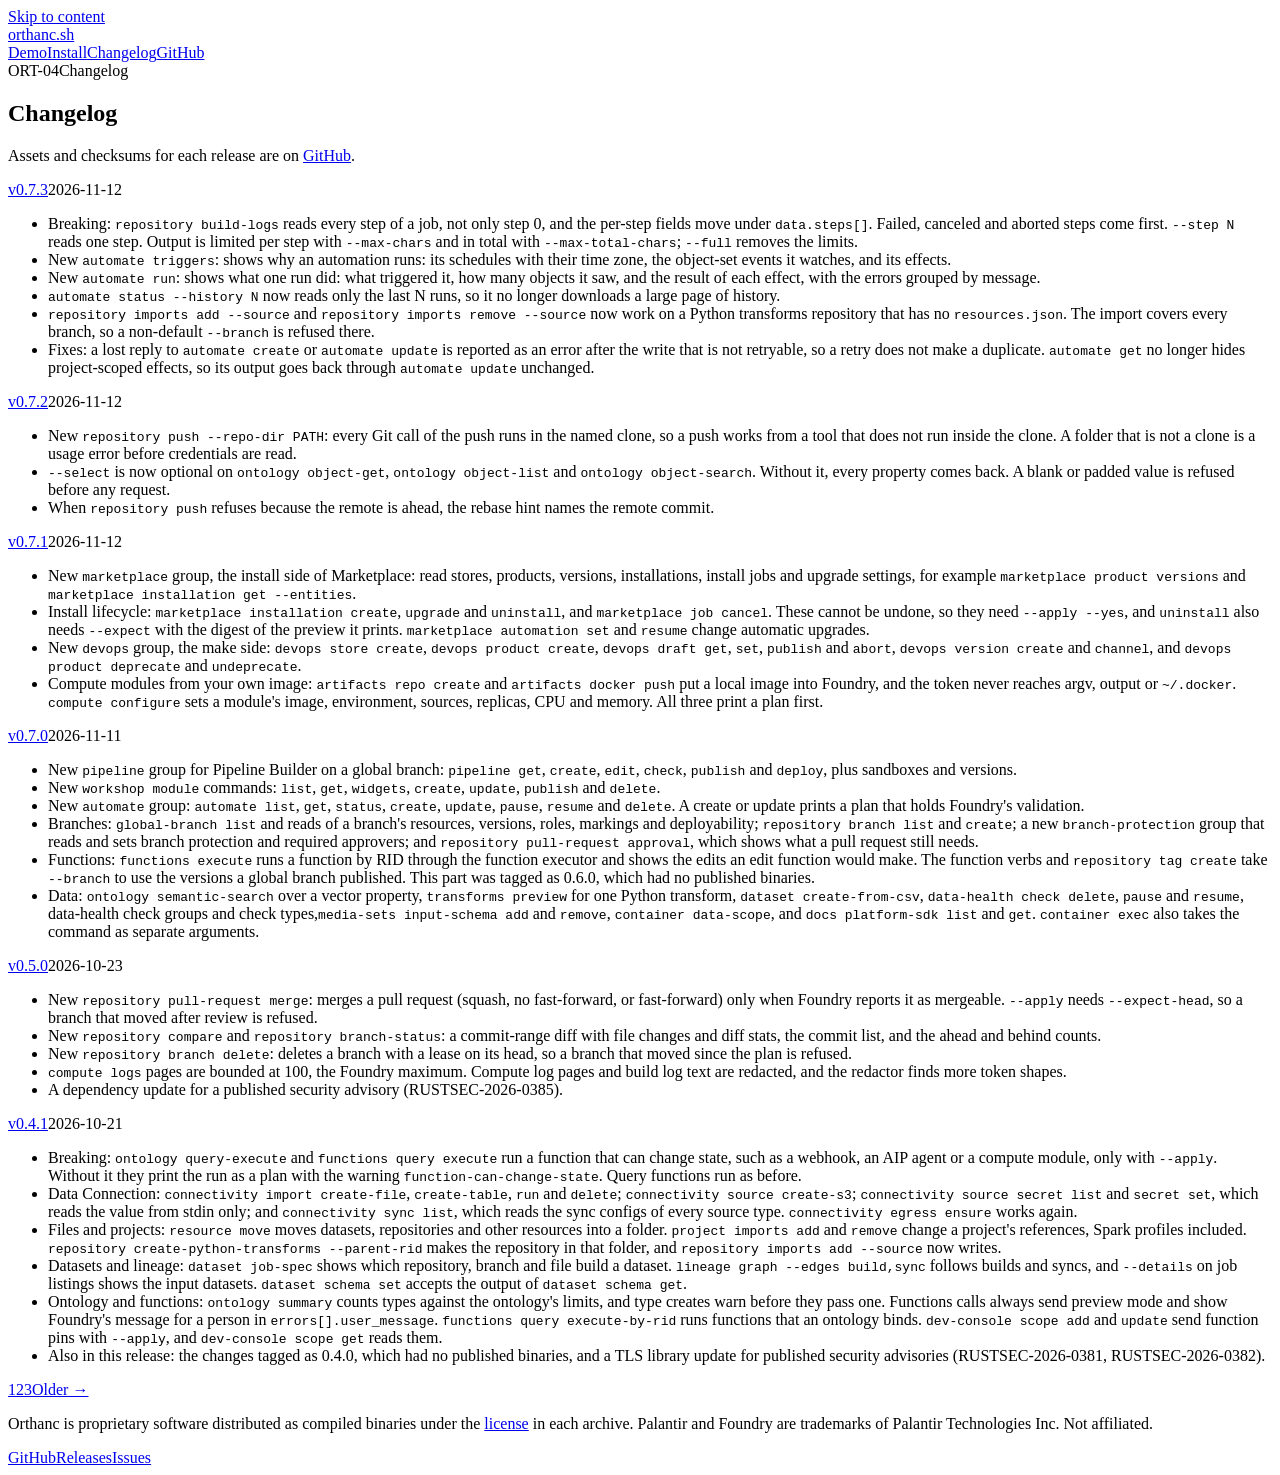
==== commit 0b8adaef: "Site: changelog v0.3.4 to v0.7.3, v0.7.3 badge and counts - Changelog: one entry per published relea" ====
--- a/docs/changelog/index.html
+++ b/docs/changelog/index.html
@@ -23,8 +23,8 @@
 <section id="changelog" class="changelog-page">
   <div class="part"><span>ORT-04</span>Changelog</div>
   <div class="head"><h1>Changelog</h1><p>Assets and checksums for each release are on <a href="https://github.com/zaycruz/orthanc/releases" rel="noopener">GitHub</a>.</p></div>
-  <div class="log"><article><header><a href="https://github.com/zaycruz/orthanc/releases/tag/v0.3.3">v0.3.3</a><time datetime="2026-10-08">2026-10-08</time></header><ul><li>New <code>global-branch add-repo</code>: links a code repository to a global branch and returns the Git ref that Foundry makes for it. Run it before <code>repository tag create --foundry-branch-rid</code> to publish a function version on a global branch. Without the link, the tag fails with <code>FOUNDRY_BRANCH_NOT_FOUND</code>, even for a valid, open branch.</li><li><code>repository tag create</code> now tells you to run <code>global-branch add-repo</code> when a branch tag fails with <code>FOUNDRY_BRANCH_NOT_FOUND</code>.</li><li>The link can add an empty commit to the linked ref. Merge your work into that ref, then tag the merged commit.</li></ul></article><article><header><a href="https://github.com/zaycruz/orthanc/releases/tag/v0.3.2">v0.3.2</a><time datetime="2026-10-01">2026-10-01</time></header><ul><li>New <code>connectivity webhook list</code>: shows the webhooks registered for a data connection source.</li><li>Safer applies: before <code>--apply</code> sends an ontology modify request, Orthanc re-reads the live entity on the branch the write actually targets and refuses with a usage error if the change would silently drop a live rule set binding, an inline action, or a webhook rule on an action type. Earlier builds compared the wrong branch in some branch-scoped applies.</li><li>The definition roundtrip documentation now states the verified wire limits: rule set bindings and inline actions travel as <code>null</code>, type groups as an empty list.</li></ul></article><article><header><a href="https://github.com/zaycruz/orthanc/releases/tag/v0.3.1">v0.3.1</a><time datetime="2026-09-29">2026-09-29</time></header><ul><li>Fix: <code>ontology definition --as-update</code> roundtrips failed against real stacks with HTTP 400 and 422. Generated update documents now send the only shapes the modify endpoint accepts for these fields — <code>ruleSetBinding</code> and <code>inlineAction</code> as <code>null</code>, <code>typeGroups</code> as an empty list — so reading a type and writing it back works.</li></ul></article><article><header><a href="https://github.com/zaycruz/orthanc/releases/tag/v0.3.0">v0.3.0</a><time datetime="2026-09-24">2026-09-24</time></header><ul><li>Breaking: every command that changes Foundry is plan-first. Without <code>--apply</code> it prints the exact request (verb, path, body) and changes nothing. The old <code>--dry-run</code>, <code>--force</code>, <code>--confirm</code>, and some <code>--yes</code> flags are replaced by <code>--apply</code>.</li><li>Breaking: <code>configure</code> no longer takes <code>--token</code> or <code>--client-secret</code>. Secrets come from <code>--token-stdin</code>, <code>--client-secret-stdin</code>, or a prompt, so they never appear in argv.</li><li>Breaking: removed the hosted LLM message and embedding commands, <code>third-party-apps</code>, and <code>platform-sdk</code>.</li><li>Ontology: <code>ontology definition --as-update</code> reads an object, action, or link type as an editable update document. Writes fill in the ontology version, target a global branch with <code>--branch</code>, and <code>object-type-add-property</code> takes simple flags.</li><li>Function release: <code>repository checks list</code> and <code>checks wait</code>, <code>build-status</code>, <code>build-logs</code>, <code>functions versions</code>, <code>ontology action-type-set-function-version</code>, <code>repository create-typescript-functions</code>, and <code>container create</code>.</li><li><code>compute info</code> shows plain environment values and masks secret-like ones with a length and fingerprint. <code>compute env get --to-file</code> or <code>--copy</code> delivers a value without printing it.</li><li>A functional and end-to-end test suite covers every command and runs live against a Foundry stack. It found and fixed about 50 bugs, among them ontology writes that changed nothing and schema changes that made CSV datasets unreadable.</li><li>Also in this release: API names in agent output stay exactly as the platform returns them, repository tag commands, and a TLS library update for a published security advisory.</li></ul></article><article><header><a href="https://github.com/zaycruz/orthanc/releases/tag/v0.2.1">v0.2.1</a><time datetime="2026-09-20">2026-09-20</time></header><ul><li>New <code>configure profile create</code> command: create a named profile with an interactive host prompt and a hidden token prompt, or pass them non-interactively. The token is stored in the macOS Keychain.</li></ul></article><article><header><a href="https://github.com/zaycruz/orthanc/releases/tag/v0.2.0">v0.2.0</a><time datetime="2026-09-17">2026-09-17</time></header><ul><li>Guided <code>orthanc onboarding</code> sets up your first profile, stores the token in the Keychain, and makes it active. The installer runs it for new installs only and skips it on updates.</li><li>Nightly release channel that installs beside the stable version.</li><li>Stricter agent mode: one JSON envelope for every result, including argument errors, consistent exit codes, confirmation prompts that fail safely in agent sessions, and wider secret redaction.</li><li>New commands: run commands in and proxy to repository containers, preview transforms and TypeScript functions, create eval suites and compute modules, and read or update solution designs.</li><li>Built-in <code>orthanc smoke</code> self-check with an optional daily schedule on macOS. Search now also returns ontology object types and link types.</li></ul></article></div>
-  <nav class="pager" aria-label="Changelog pages"><span class="step" aria-hidden="true"></span><span class="pages"><a href="/changelog/" aria-current="page">1</a><a href="/changelog/page/2/">2</a></span><a class="step" href="/changelog/page/2/" rel="next">Older →</a></nav>
+  <div class="log"><article><header><a href="https://github.com/zaycruz/orthanc/releases/tag/v0.7.3">v0.7.3</a><time datetime="2026-11-12">2026-11-12</time></header><ul><li>Breaking: <code>repository build-logs</code> reads every step of a job, not only step 0, and the per-step fields move under <code>data.steps[]</code>. Failed, canceled and aborted steps come first. <code>--step N</code> reads one step. Output is limited per step with <code>--max-chars</code> and in total with <code>--max-total-chars</code>; <code>--full</code> removes the limits.</li><li>New <code>automate triggers</code>: shows why an automation runs: its schedules with their time zone, the object-set events it watches, and its effects.</li><li>New <code>automate run</code>: shows what one run did: what triggered it, how many objects it saw, and the result of each effect, with the errors grouped by message.</li><li><code>automate status --history N</code> now reads only the last N runs, so it no longer downloads a large page of history.</li><li><code>repository imports add --source</code> and <code>repository imports remove --source</code> now work on a Python transforms repository that has no <code>resources.json</code>. The import covers every branch, so a non-default <code>--branch</code> is refused there.</li><li>Fixes: a lost reply to <code>automate create</code> or <code>automate update</code> is reported as an error after the write that is not retryable, so a retry does not make a duplicate. <code>automate get</code> no longer hides project-scoped effects, so its output goes back through <code>automate update</code> unchanged.</li></ul></article><article><header><a href="https://github.com/zaycruz/orthanc/releases/tag/v0.7.2">v0.7.2</a><time datetime="2026-11-12">2026-11-12</time></header><ul><li>New <code>repository push --repo-dir PATH</code>: every Git call of the push runs in the named clone, so a push works from a tool that does not run inside the clone. A folder that is not a clone is a usage error before credentials are read.</li><li><code>--select</code> is now optional on <code>ontology object-get</code>, <code>ontology object-list</code> and <code>ontology object-search</code>. Without it, every property comes back. A blank or padded value is refused before any request.</li><li>When <code>repository push</code> refuses because the remote is ahead, the rebase hint names the remote commit.</li></ul></article><article><header><a href="https://github.com/zaycruz/orthanc/releases/tag/v0.7.1">v0.7.1</a><time datetime="2026-11-12">2026-11-12</time></header><ul><li>New <code>marketplace</code> group, the install side of Marketplace: read stores, products, versions, installations, install jobs and upgrade settings, for example <code>marketplace product versions</code> and <code>marketplace installation get --entities</code>.</li><li>Install lifecycle: <code>marketplace installation create</code>, <code>upgrade</code> and <code>uninstall</code>, and <code>marketplace job cancel</code>. These cannot be undone, so they need <code>--apply --yes</code>, and <code>uninstall</code> also needs <code>--expect</code> with the digest of the preview it prints. <code>marketplace automation set</code> and <code>resume</code> change automatic upgrades.</li><li>New <code>devops</code> group, the make side: <code>devops store create</code>, <code>devops product create</code>, <code>devops draft get</code>, <code>set</code>, <code>publish</code> and <code>abort</code>, <code>devops version create</code> and <code>channel</code>, and <code>devops product deprecate</code> and <code>undeprecate</code>.</li><li>Compute modules from your own image: <code>artifacts repo create</code> and <code>artifacts docker push</code> put a local image into Foundry, and the token never reaches argv, output or <code>~/.docker</code>. <code>compute configure</code> sets a module's image, environment, sources, replicas, CPU and memory. All three print a plan first.</li></ul></article><article><header><a href="https://github.com/zaycruz/orthanc/releases/tag/v0.7.0">v0.7.0</a><time datetime="2026-11-11">2026-11-11</time></header><ul><li>New <code>pipeline</code> group for Pipeline Builder on a global branch: <code>pipeline get</code>, <code>create</code>, <code>edit</code>, <code>check</code>, <code>publish</code> and <code>deploy</code>, plus sandboxes and versions.</li><li>New <code>workshop module</code> commands: <code>list</code>, <code>get</code>, <code>widgets</code>, <code>create</code>, <code>update</code>, <code>publish</code> and <code>delete</code>.</li><li>New <code>automate</code> group: <code>automate list</code>, <code>get</code>, <code>status</code>, <code>create</code>, <code>update</code>, <code>pause</code>, <code>resume</code> and <code>delete</code>. A create or update prints a plan that holds Foundry's validation.</li><li>Branches: <code>global-branch list</code> and reads of a branch's resources, versions, roles, markings and deployability; <code>repository branch list</code> and <code>create</code>; a new <code>branch-protection</code> group that reads and sets branch protection and required approvers; and <code>repository pull-request approval</code>, which shows what a pull request still needs.</li><li>Functions: <code>functions execute</code> runs a function by RID through the function executor and shows the edits an edit function would make. The function verbs and <code>repository tag create</code> take <code>--branch</code> to use the versions a global branch published. This part was tagged as 0.6.0, which had no published binaries.</li><li>Data: <code>ontology semantic-search</code> over a vector property, <code>transforms preview</code> for one Python transform, <code>dataset create-from-csv</code>, <code>data-health check delete</code>, <code>pause</code> and <code>resume</code>, data-health check groups and check types,<code>media-sets input-schema add</code> and <code>remove</code>, <code>container data-scope</code>, and <code>docs platform-sdk list</code> and <code>get</code>. <code>container exec</code> also takes the command as separate arguments.</li></ul></article><article><header><a href="https://github.com/zaycruz/orthanc/releases/tag/v0.5.0">v0.5.0</a><time datetime="2026-10-23">2026-10-23</time></header><ul><li>New <code>repository pull-request merge</code>: merges a pull request (squash, no fast-forward, or fast-forward) only when Foundry reports it as mergeable. <code>--apply</code> needs <code>--expect-head</code>, so a branch that moved after review is refused.</li><li>New <code>repository compare</code> and <code>repository branch-status</code>: a commit-range diff with file changes and diff stats, the commit list, and the ahead and behind counts.</li><li>New <code>repository branch delete</code>: deletes a branch with a lease on its head, so a branch that moved since the plan is refused.</li><li><code>compute logs</code> pages are bounded at 100, the Foundry maximum. Compute log pages and build log text are redacted, and the redactor finds more token shapes.</li><li>A dependency update for a published security advisory (RUSTSEC-2026-0385).</li></ul></article><article><header><a href="https://github.com/zaycruz/orthanc/releases/tag/v0.4.1">v0.4.1</a><time datetime="2026-10-21">2026-10-21</time></header><ul><li>Breaking: <code>ontology query-execute</code> and <code>functions query execute</code> run a function that can change state, such as a webhook, an AIP agent or a compute module, only with <code>--apply</code>. Without it they print the run as a plan with the warning <code>function-can-change-state</code>. Query functions run as before.</li><li>Data Connection: <code>connectivity import create-file</code>, <code>create-table</code>, <code>run</code> and <code>delete</code>; <code>connectivity source create-s3</code>; <code>connectivity source secret list</code> and <code>secret set</code>, which reads the value from stdin only; and <code>connectivity sync list</code>, which reads the sync configs of every source type. <code>connectivity egress ensure</code> works again.</li><li>Files and projects: <code>resource move</code> moves datasets, repositories and other resources into a folder. <code>project imports add</code> and <code>remove</code> change a project's references, Spark profiles included. <code>repository create-python-transforms --parent-rid</code> makes the repository in that folder, and <code>repository imports add --source</code> now writes.</li><li>Datasets and lineage: <code>dataset job-spec</code> shows which repository, branch and file build a dataset. <code>lineage graph --edges build,sync</code> follows builds and syncs, and <code>--details</code> on job listings shows the input datasets. <code>dataset schema set</code> accepts the output of <code>dataset schema get</code>.</li><li>Ontology and functions: <code>ontology summary</code> counts types against the ontology's limits, and type creates warn before they pass one. Functions calls always send preview mode and show Foundry's message for a person in <code>errors[].user_message</code>. <code>functions query execute-by-rid</code> runs functions that an ontology binds. <code>dev-console scope add</code> and <code>update</code> send function pins with <code>--apply</code>, and <code>dev-console scope get</code> reads them.</li><li>Also in this release: the changes tagged as 0.4.0, which had no published binaries, and a TLS library update for published security advisories (RUSTSEC-2026-0381, RUSTSEC-2026-0382).</li></ul></article></div>
+  <nav class="pager" aria-label="Changelog pages"><span class="step" aria-hidden="true"></span><span class="pages"><a href="/changelog/" aria-current="page">1</a><a href="/changelog/page/2/">2</a><a href="/changelog/page/3/">3</a></span><a class="step" href="/changelog/page/2/" rel="next">Older →</a></nav>
 </section>
 
   </main>
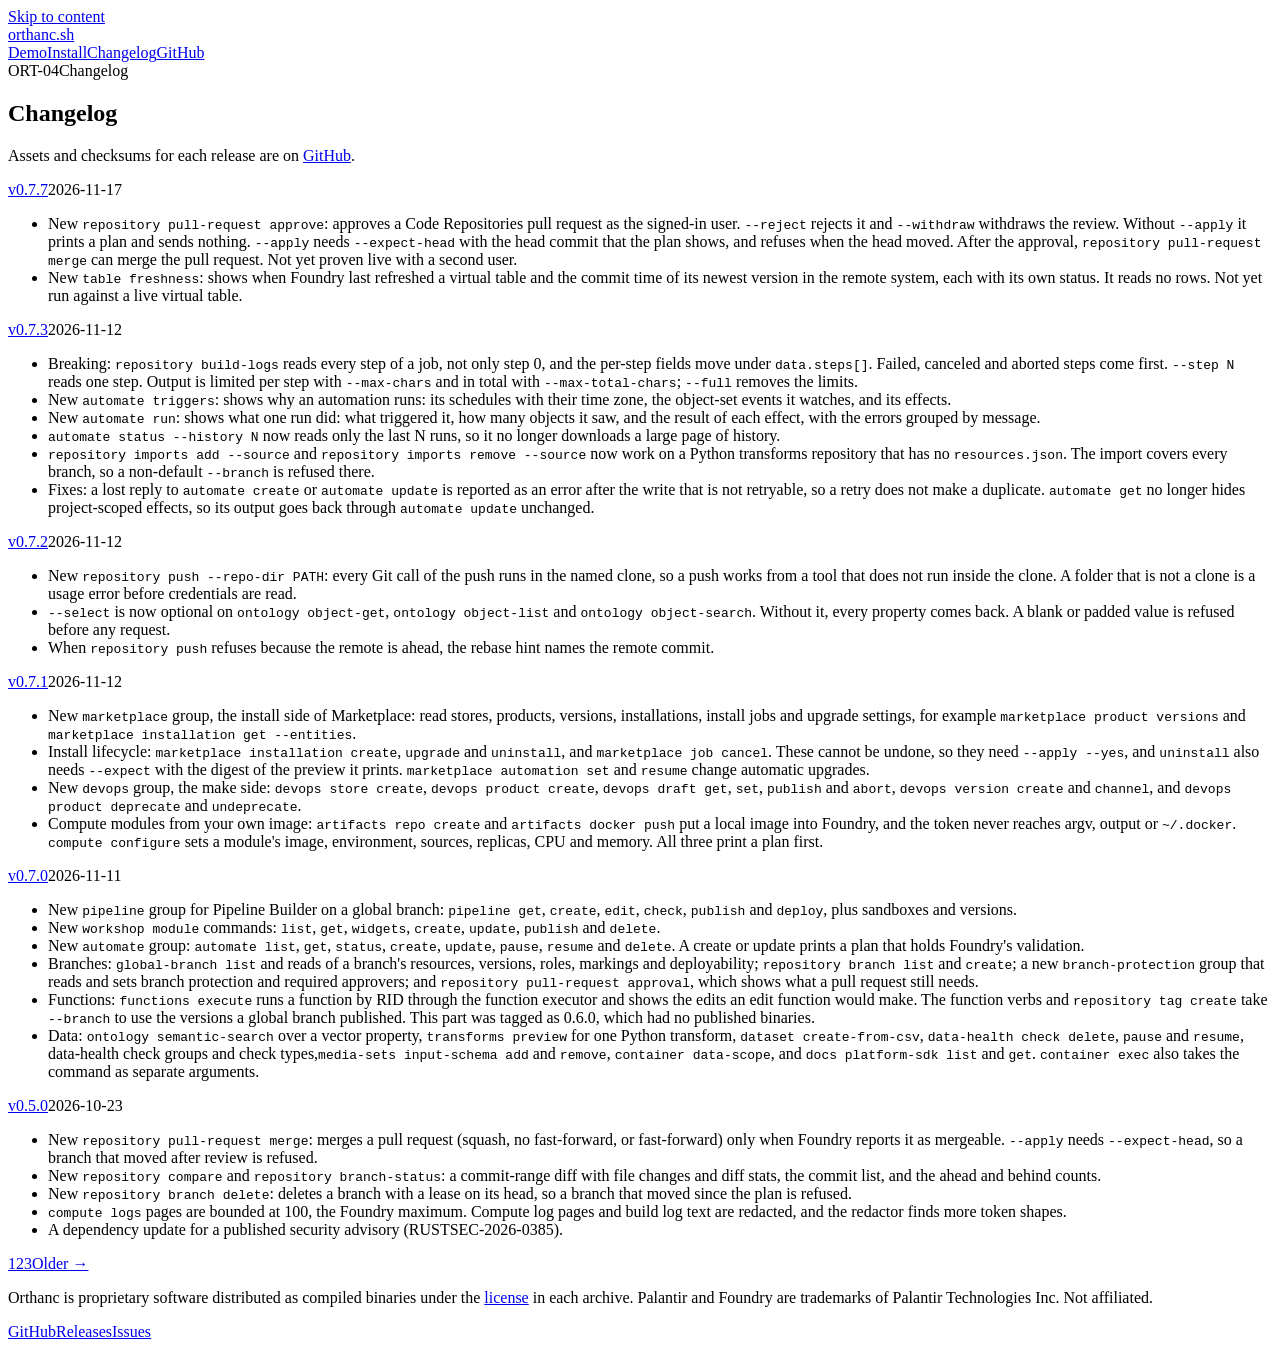
==== commit eb0d2b87: "Site: changelog v0.7.7, v0.7.7 badge and counts - Changelog: new v0.7.7 entry on page 1 (repository " ====
--- a/docs/changelog/index.html
+++ b/docs/changelog/index.html
@@ -23,7 +23,7 @@
 <section id="changelog" class="changelog-page">
   <div class="part"><span>ORT-04</span>Changelog</div>
   <div class="head"><h1>Changelog</h1><p>Assets and checksums for each release are on <a href="https://github.com/zaycruz/orthanc/releases" rel="noopener">GitHub</a>.</p></div>
-  <div class="log"><article><header><a href="https://github.com/zaycruz/orthanc/releases/tag/v0.7.3">v0.7.3</a><time datetime="2026-11-12">2026-11-12</time></header><ul><li>Breaking: <code>repository build-logs</code> reads every step of a job, not only step 0, and the per-step fields move under <code>data.steps[]</code>. Failed, canceled and aborted steps come first. <code>--step N</code> reads one step. Output is limited per step with <code>--max-chars</code> and in total with <code>--max-total-chars</code>; <code>--full</code> removes the limits.</li><li>New <code>automate triggers</code>: shows why an automation runs: its schedules with their time zone, the object-set events it watches, and its effects.</li><li>New <code>automate run</code>: shows what one run did: what triggered it, how many objects it saw, and the result of each effect, with the errors grouped by message.</li><li><code>automate status --history N</code> now reads only the last N runs, so it no longer downloads a large page of history.</li><li><code>repository imports add --source</code> and <code>repository imports remove --source</code> now work on a Python transforms repository that has no <code>resources.json</code>. The import covers every branch, so a non-default <code>--branch</code> is refused there.</li><li>Fixes: a lost reply to <code>automate create</code> or <code>automate update</code> is reported as an error after the write that is not retryable, so a retry does not make a duplicate. <code>automate get</code> no longer hides project-scoped effects, so its output goes back through <code>automate update</code> unchanged.</li></ul></article><article><header><a href="https://github.com/zaycruz/orthanc/releases/tag/v0.7.2">v0.7.2</a><time datetime="2026-11-12">2026-11-12</time></header><ul><li>New <code>repository push --repo-dir PATH</code>: every Git call of the push runs in the named clone, so a push works from a tool that does not run inside the clone. A folder that is not a clone is a usage error before credentials are read.</li><li><code>--select</code> is now optional on <code>ontology object-get</code>, <code>ontology object-list</code> and <code>ontology object-search</code>. Without it, every property comes back. A blank or padded value is refused before any request.</li><li>When <code>repository push</code> refuses because the remote is ahead, the rebase hint names the remote commit.</li></ul></article><article><header><a href="https://github.com/zaycruz/orthanc/releases/tag/v0.7.1">v0.7.1</a><time datetime="2026-11-12">2026-11-12</time></header><ul><li>New <code>marketplace</code> group, the install side of Marketplace: read stores, products, versions, installations, install jobs and upgrade settings, for example <code>marketplace product versions</code> and <code>marketplace installation get --entities</code>.</li><li>Install lifecycle: <code>marketplace installation create</code>, <code>upgrade</code> and <code>uninstall</code>, and <code>marketplace job cancel</code>. These cannot be undone, so they need <code>--apply --yes</code>, and <code>uninstall</code> also needs <code>--expect</code> with the digest of the preview it prints. <code>marketplace automation set</code> and <code>resume</code> change automatic upgrades.</li><li>New <code>devops</code> group, the make side: <code>devops store create</code>, <code>devops product create</code>, <code>devops draft get</code>, <code>set</code>, <code>publish</code> and <code>abort</code>, <code>devops version create</code> and <code>channel</code>, and <code>devops product deprecate</code> and <code>undeprecate</code>.</li><li>Compute modules from your own image: <code>artifacts repo create</code> and <code>artifacts docker push</code> put a local image into Foundry, and the token never reaches argv, output or <code>~/.docker</code>. <code>compute configure</code> sets a module's image, environment, sources, replicas, CPU and memory. All three print a plan first.</li></ul></article><article><header><a href="https://github.com/zaycruz/orthanc/releases/tag/v0.7.0">v0.7.0</a><time datetime="2026-11-11">2026-11-11</time></header><ul><li>New <code>pipeline</code> group for Pipeline Builder on a global branch: <code>pipeline get</code>, <code>create</code>, <code>edit</code>, <code>check</code>, <code>publish</code> and <code>deploy</code>, plus sandboxes and versions.</li><li>New <code>workshop module</code> commands: <code>list</code>, <code>get</code>, <code>widgets</code>, <code>create</code>, <code>update</code>, <code>publish</code> and <code>delete</code>.</li><li>New <code>automate</code> group: <code>automate list</code>, <code>get</code>, <code>status</code>, <code>create</code>, <code>update</code>, <code>pause</code>, <code>resume</code> and <code>delete</code>. A create or update prints a plan that holds Foundry's validation.</li><li>Branches: <code>global-branch list</code> and reads of a branch's resources, versions, roles, markings and deployability; <code>repository branch list</code> and <code>create</code>; a new <code>branch-protection</code> group that reads and sets branch protection and required approvers; and <code>repository pull-request approval</code>, which shows what a pull request still needs.</li><li>Functions: <code>functions execute</code> runs a function by RID through the function executor and shows the edits an edit function would make. The function verbs and <code>repository tag create</code> take <code>--branch</code> to use the versions a global branch published. This part was tagged as 0.6.0, which had no published binaries.</li><li>Data: <code>ontology semantic-search</code> over a vector property, <code>transforms preview</code> for one Python transform, <code>dataset create-from-csv</code>, <code>data-health check delete</code>, <code>pause</code> and <code>resume</code>, data-health check groups and check types,<code>media-sets input-schema add</code> and <code>remove</code>, <code>container data-scope</code>, and <code>docs platform-sdk list</code> and <code>get</code>. <code>container exec</code> also takes the command as separate arguments.</li></ul></article><article><header><a href="https://github.com/zaycruz/orthanc/releases/tag/v0.5.0">v0.5.0</a><time datetime="2026-10-23">2026-10-23</time></header><ul><li>New <code>repository pull-request merge</code>: merges a pull request (squash, no fast-forward, or fast-forward) only when Foundry reports it as mergeable. <code>--apply</code> needs <code>--expect-head</code>, so a branch that moved after review is refused.</li><li>New <code>repository compare</code> and <code>repository branch-status</code>: a commit-range diff with file changes and diff stats, the commit list, and the ahead and behind counts.</li><li>New <code>repository branch delete</code>: deletes a branch with a lease on its head, so a branch that moved since the plan is refused.</li><li><code>compute logs</code> pages are bounded at 100, the Foundry maximum. Compute log pages and build log text are redacted, and the redactor finds more token shapes.</li><li>A dependency update for a published security advisory (RUSTSEC-2026-0385).</li></ul></article><article><header><a href="https://github.com/zaycruz/orthanc/releases/tag/v0.4.1">v0.4.1</a><time datetime="2026-10-21">2026-10-21</time></header><ul><li>Breaking: <code>ontology query-execute</code> and <code>functions query execute</code> run a function that can change state, such as a webhook, an AIP agent or a compute module, only with <code>--apply</code>. Without it they print the run as a plan with the warning <code>function-can-change-state</code>. Query functions run as before.</li><li>Data Connection: <code>connectivity import create-file</code>, <code>create-table</code>, <code>run</code> and <code>delete</code>; <code>connectivity source create-s3</code>; <code>connectivity source secret list</code> and <code>secret set</code>, which reads the value from stdin only; and <code>connectivity sync list</code>, which reads the sync configs of every source type. <code>connectivity egress ensure</code> works again.</li><li>Files and projects: <code>resource move</code> moves datasets, repositories and other resources into a folder. <code>project imports add</code> and <code>remove</code> change a project's references, Spark profiles included. <code>repository create-python-transforms --parent-rid</code> makes the repository in that folder, and <code>repository imports add --source</code> now writes.</li><li>Datasets and lineage: <code>dataset job-spec</code> shows which repository, branch and file build a dataset. <code>lineage graph --edges build,sync</code> follows builds and syncs, and <code>--details</code> on job listings shows the input datasets. <code>dataset schema set</code> accepts the output of <code>dataset schema get</code>.</li><li>Ontology and functions: <code>ontology summary</code> counts types against the ontology's limits, and type creates warn before they pass one. Functions calls always send preview mode and show Foundry's message for a person in <code>errors[].user_message</code>. <code>functions query execute-by-rid</code> runs functions that an ontology binds. <code>dev-console scope add</code> and <code>update</code> send function pins with <code>--apply</code>, and <code>dev-console scope get</code> reads them.</li><li>Also in this release: the changes tagged as 0.4.0, which had no published binaries, and a TLS library update for published security advisories (RUSTSEC-2026-0381, RUSTSEC-2026-0382).</li></ul></article></div>
+  <div class="log"><article><header><a href="https://github.com/zaycruz/orthanc/releases/tag/v0.7.7">v0.7.7</a><time datetime="2026-11-17">2026-11-17</time></header><ul><li>New <code>repository pull-request approve</code>: approves a Code Repositories pull request as the signed-in user. <code>--reject</code> rejects it and <code>--withdraw</code> withdraws the review. Without <code>--apply</code> it prints a plan and sends nothing. <code>--apply</code> needs <code>--expect-head</code> with the head commit that the plan shows, and refuses when the head moved. After the approval, <code>repository pull-request merge</code> can merge the pull request. Not yet proven live with a second user.</li><li>New <code>table freshness</code>: shows when Foundry last refreshed a virtual table and the commit time of its newest version in the remote system, each with its own status. It reads no rows. Not yet run against a live virtual table.</li></ul></article><article><header><a href="https://github.com/zaycruz/orthanc/releases/tag/v0.7.3">v0.7.3</a><time datetime="2026-11-12">2026-11-12</time></header><ul><li>Breaking: <code>repository build-logs</code> reads every step of a job, not only step 0, and the per-step fields move under <code>data.steps[]</code>. Failed, canceled and aborted steps come first. <code>--step N</code> reads one step. Output is limited per step with <code>--max-chars</code> and in total with <code>--max-total-chars</code>; <code>--full</code> removes the limits.</li><li>New <code>automate triggers</code>: shows why an automation runs: its schedules with their time zone, the object-set events it watches, and its effects.</li><li>New <code>automate run</code>: shows what one run did: what triggered it, how many objects it saw, and the result of each effect, with the errors grouped by message.</li><li><code>automate status --history N</code> now reads only the last N runs, so it no longer downloads a large page of history.</li><li><code>repository imports add --source</code> and <code>repository imports remove --source</code> now work on a Python transforms repository that has no <code>resources.json</code>. The import covers every branch, so a non-default <code>--branch</code> is refused there.</li><li>Fixes: a lost reply to <code>automate create</code> or <code>automate update</code> is reported as an error after the write that is not retryable, so a retry does not make a duplicate. <code>automate get</code> no longer hides project-scoped effects, so its output goes back through <code>automate update</code> unchanged.</li></ul></article><article><header><a href="https://github.com/zaycruz/orthanc/releases/tag/v0.7.2">v0.7.2</a><time datetime="2026-11-12">2026-11-12</time></header><ul><li>New <code>repository push --repo-dir PATH</code>: every Git call of the push runs in the named clone, so a push works from a tool that does not run inside the clone. A folder that is not a clone is a usage error before credentials are read.</li><li><code>--select</code> is now optional on <code>ontology object-get</code>, <code>ontology object-list</code> and <code>ontology object-search</code>. Without it, every property comes back. A blank or padded value is refused before any request.</li><li>When <code>repository push</code> refuses because the remote is ahead, the rebase hint names the remote commit.</li></ul></article><article><header><a href="https://github.com/zaycruz/orthanc/releases/tag/v0.7.1">v0.7.1</a><time datetime="2026-11-12">2026-11-12</time></header><ul><li>New <code>marketplace</code> group, the install side of Marketplace: read stores, products, versions, installations, install jobs and upgrade settings, for example <code>marketplace product versions</code> and <code>marketplace installation get --entities</code>.</li><li>Install lifecycle: <code>marketplace installation create</code>, <code>upgrade</code> and <code>uninstall</code>, and <code>marketplace job cancel</code>. These cannot be undone, so they need <code>--apply --yes</code>, and <code>uninstall</code> also needs <code>--expect</code> with the digest of the preview it prints. <code>marketplace automation set</code> and <code>resume</code> change automatic upgrades.</li><li>New <code>devops</code> group, the make side: <code>devops store create</code>, <code>devops product create</code>, <code>devops draft get</code>, <code>set</code>, <code>publish</code> and <code>abort</code>, <code>devops version create</code> and <code>channel</code>, and <code>devops product deprecate</code> and <code>undeprecate</code>.</li><li>Compute modules from your own image: <code>artifacts repo create</code> and <code>artifacts docker push</code> put a local image into Foundry, and the token never reaches argv, output or <code>~/.docker</code>. <code>compute configure</code> sets a module's image, environment, sources, replicas, CPU and memory. All three print a plan first.</li></ul></article><article><header><a href="https://github.com/zaycruz/orthanc/releases/tag/v0.7.0">v0.7.0</a><time datetime="2026-11-11">2026-11-11</time></header><ul><li>New <code>pipeline</code> group for Pipeline Builder on a global branch: <code>pipeline get</code>, <code>create</code>, <code>edit</code>, <code>check</code>, <code>publish</code> and <code>deploy</code>, plus sandboxes and versions.</li><li>New <code>workshop module</code> commands: <code>list</code>, <code>get</code>, <code>widgets</code>, <code>create</code>, <code>update</code>, <code>publish</code> and <code>delete</code>.</li><li>New <code>automate</code> group: <code>automate list</code>, <code>get</code>, <code>status</code>, <code>create</code>, <code>update</code>, <code>pause</code>, <code>resume</code> and <code>delete</code>. A create or update prints a plan that holds Foundry's validation.</li><li>Branches: <code>global-branch list</code> and reads of a branch's resources, versions, roles, markings and deployability; <code>repository branch list</code> and <code>create</code>; a new <code>branch-protection</code> group that reads and sets branch protection and required approvers; and <code>repository pull-request approval</code>, which shows what a pull request still needs.</li><li>Functions: <code>functions execute</code> runs a function by RID through the function executor and shows the edits an edit function would make. The function verbs and <code>repository tag create</code> take <code>--branch</code> to use the versions a global branch published. This part was tagged as 0.6.0, which had no published binaries.</li><li>Data: <code>ontology semantic-search</code> over a vector property, <code>transforms preview</code> for one Python transform, <code>dataset create-from-csv</code>, <code>data-health check delete</code>, <code>pause</code> and <code>resume</code>, data-health check groups and check types,<code>media-sets input-schema add</code> and <code>remove</code>, <code>container data-scope</code>, and <code>docs platform-sdk list</code> and <code>get</code>. <code>container exec</code> also takes the command as separate arguments.</li></ul></article><article><header><a href="https://github.com/zaycruz/orthanc/releases/tag/v0.5.0">v0.5.0</a><time datetime="2026-10-23">2026-10-23</time></header><ul><li>New <code>repository pull-request merge</code>: merges a pull request (squash, no fast-forward, or fast-forward) only when Foundry reports it as mergeable. <code>--apply</code> needs <code>--expect-head</code>, so a branch that moved after review is refused.</li><li>New <code>repository compare</code> and <code>repository branch-status</code>: a commit-range diff with file changes and diff stats, the commit list, and the ahead and behind counts.</li><li>New <code>repository branch delete</code>: deletes a branch with a lease on its head, so a branch that moved since the plan is refused.</li><li><code>compute logs</code> pages are bounded at 100, the Foundry maximum. Compute log pages and build log text are redacted, and the redactor finds more token shapes.</li><li>A dependency update for a published security advisory (RUSTSEC-2026-0385).</li></ul></article></div>
   <nav class="pager" aria-label="Changelog pages"><span class="step" aria-hidden="true"></span><span class="pages"><a href="/changelog/" aria-current="page">1</a><a href="/changelog/page/2/">2</a><a href="/changelog/page/3/">3</a></span><a class="step" href="/changelog/page/2/" rel="next">Older →</a></nav>
 </section>
 
